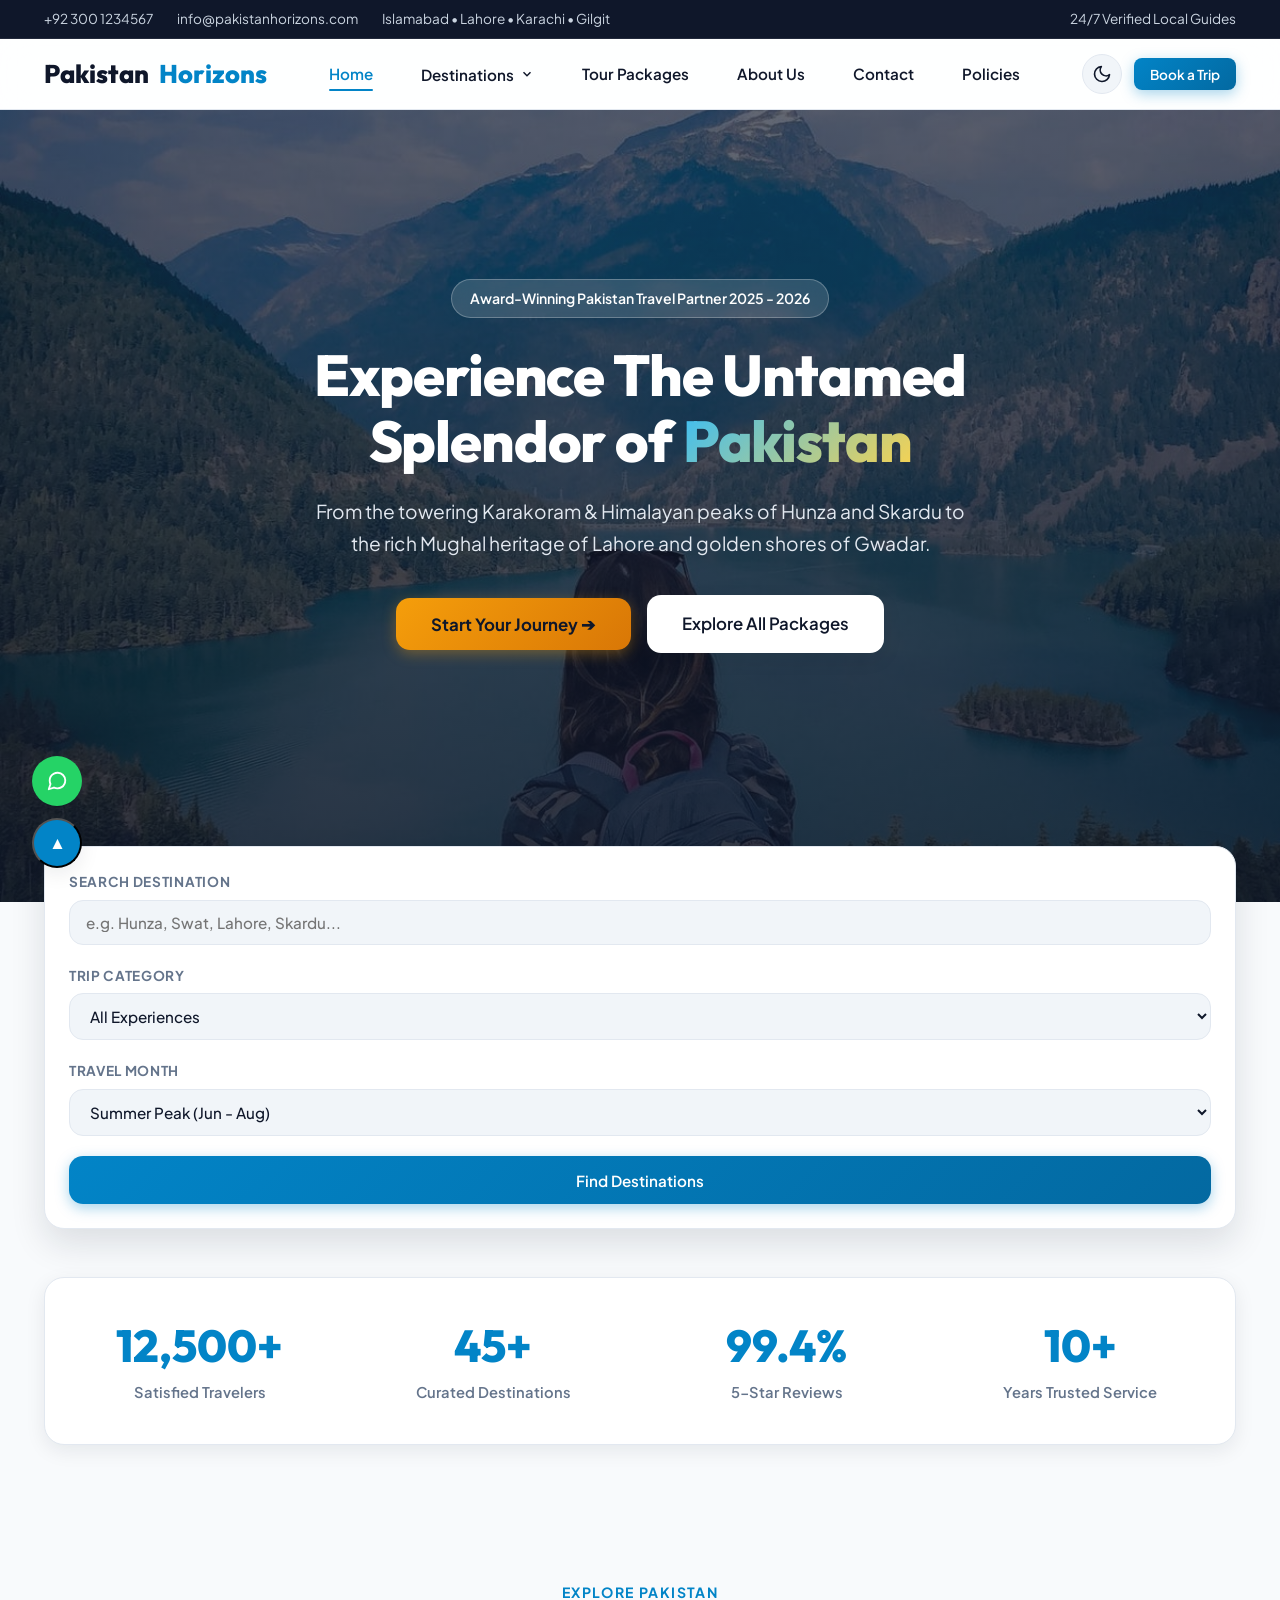
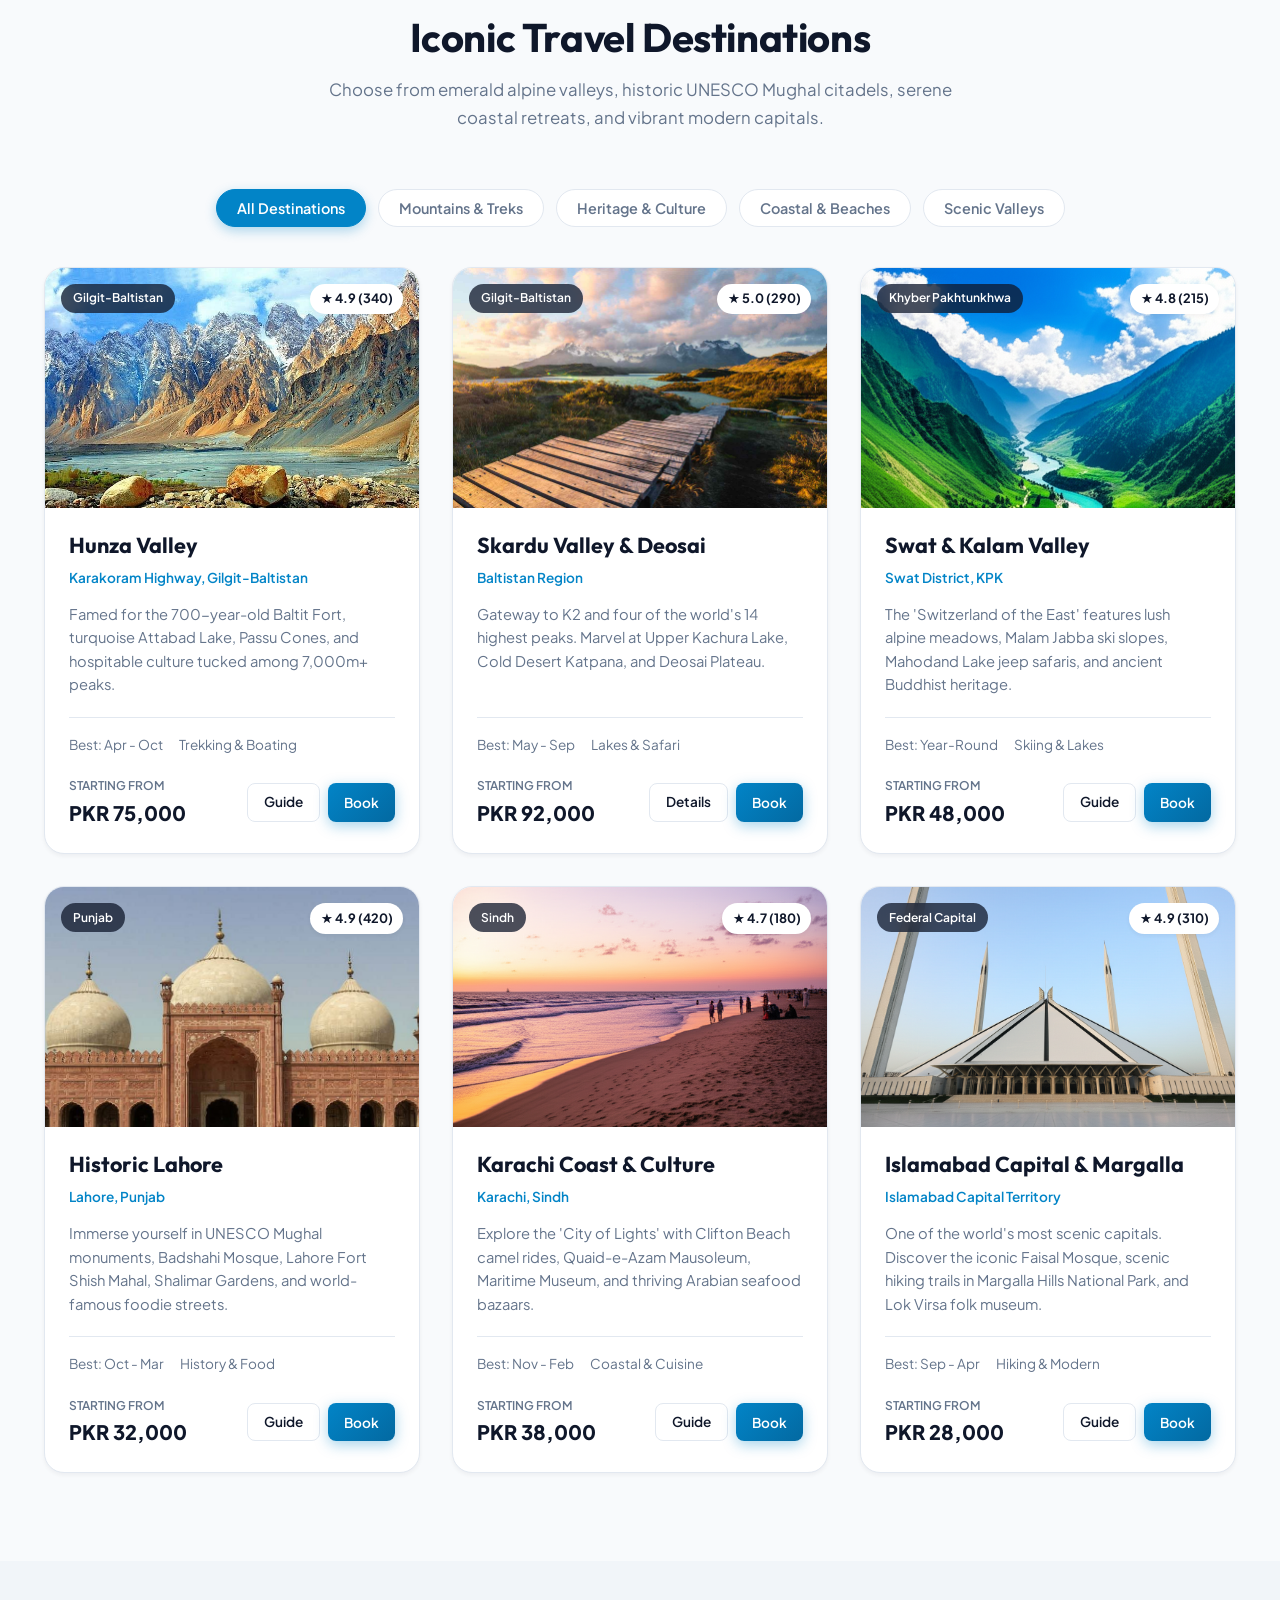
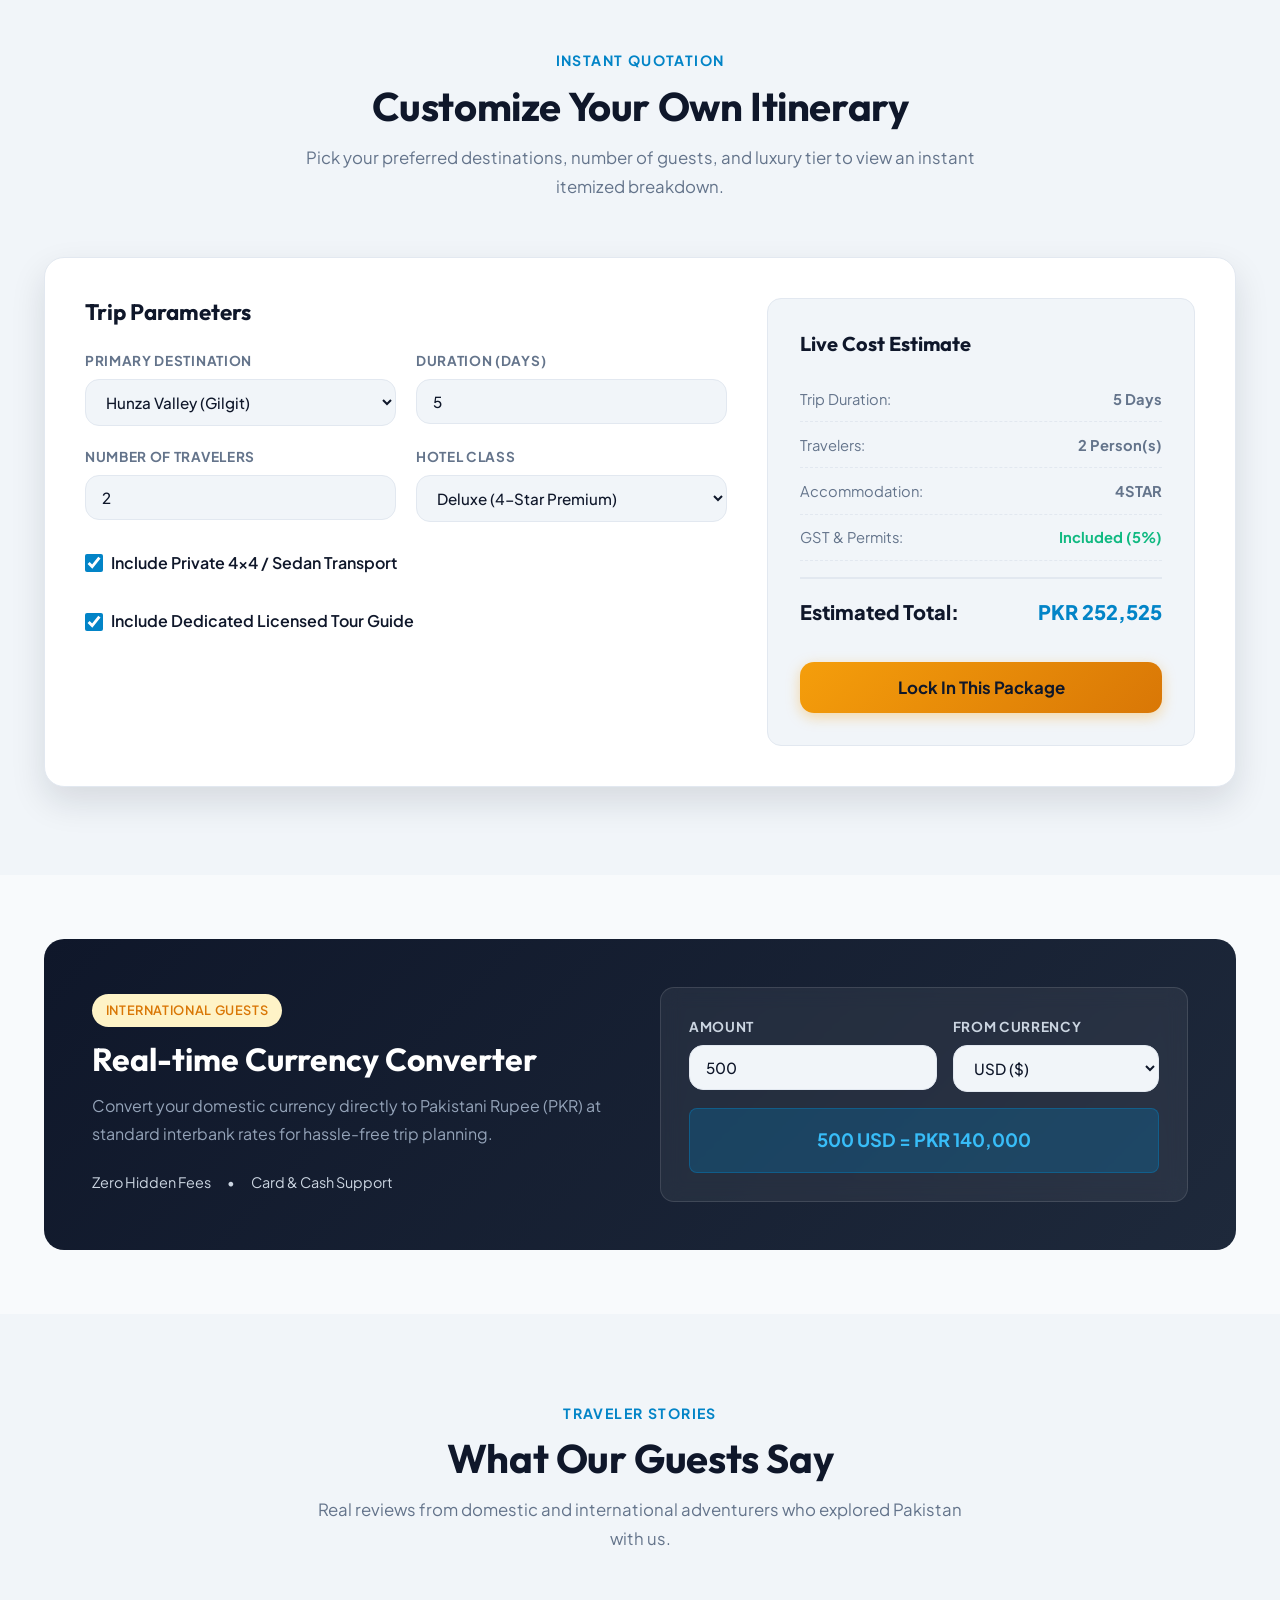
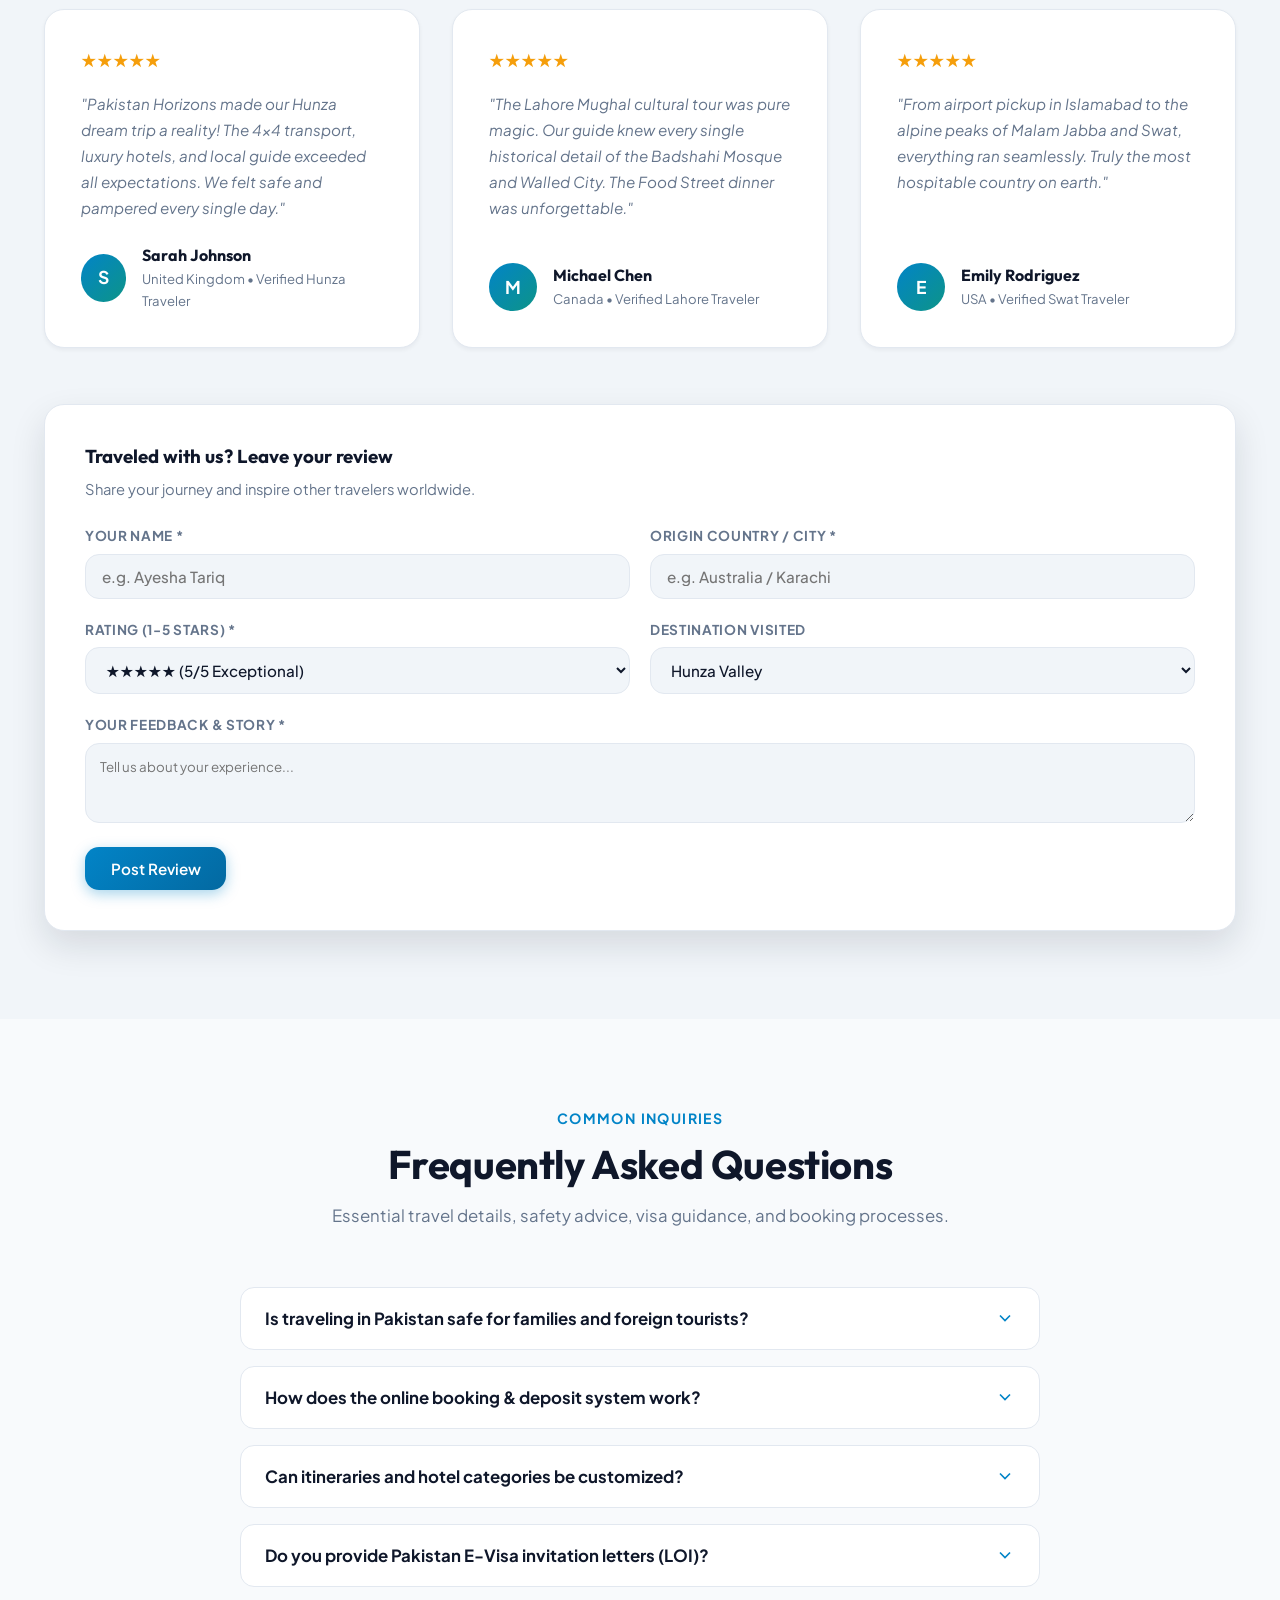
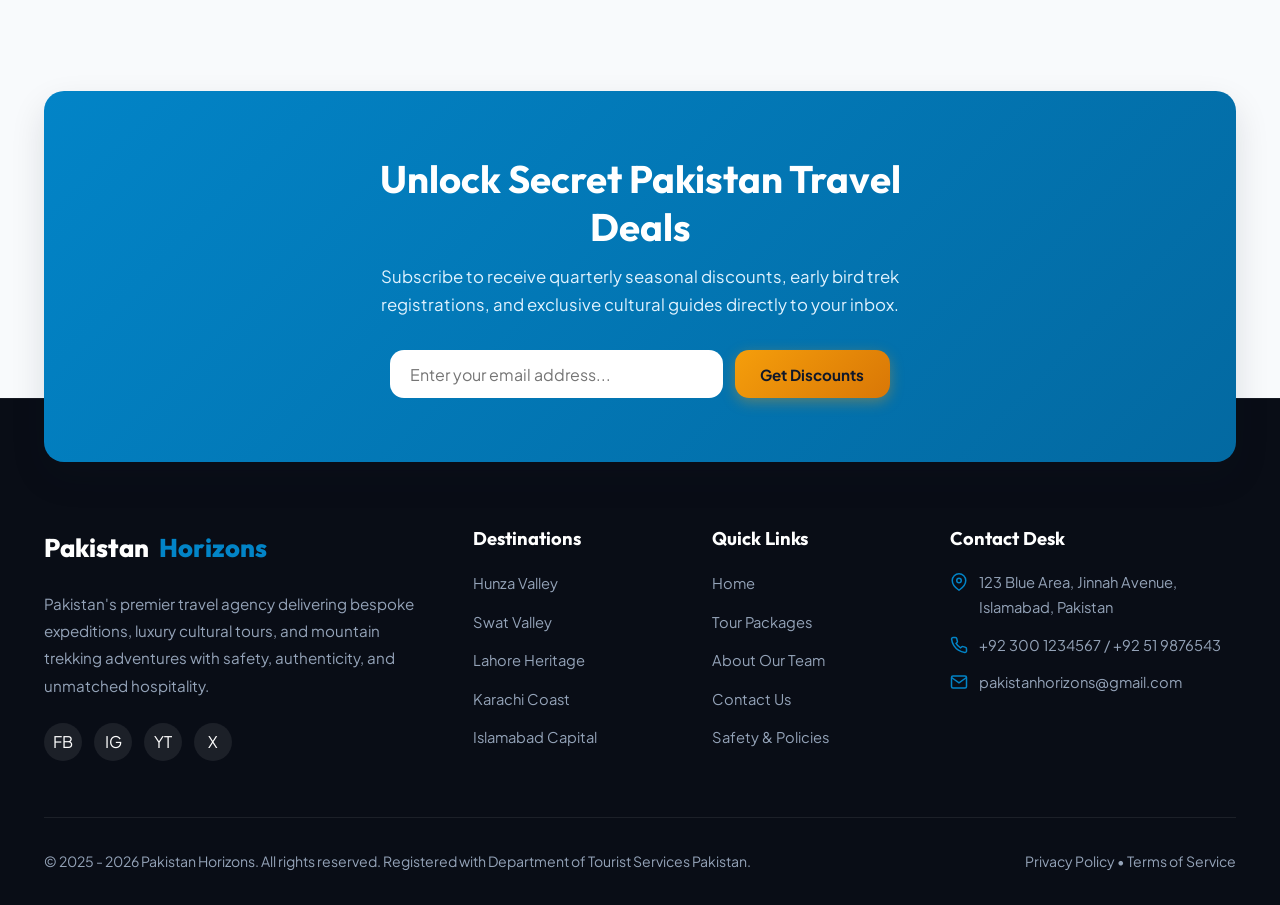
==== html/index.html @ 60d3c5ff "feat: complete modern travel agency website" ====
<!DOCTYPE html>
<html lang="en">
<head>
  <meta charset="UTF-8">
  <meta name="viewport" content="width=device-width, initial-scale=1.0">
  <title>Pakistan Horizons - Discover Breathtaking Adventures & Tours</title>
  <meta name="description" content="Explore Pakistan's most enchanting destinations with Pakistan Horizons. Certified tour packages to Hunza Valley, Swat, Skardu, Lahore Heritage, and Gwadar Beach.">
  <link href="https://fonts.googleapis.com/css2?family=Outfit:wght@400;500;600;700;800&family=Plus+Jakarta+Sans:wght@300;400;500;600;700&display=swap" rel="stylesheet">
  <link rel="stylesheet" href="../css/styles.css">
</head>
<body>

  <!-- Top Info Bar -->
  <div class="top-bar">
    <div class="container">
      <div class="top-bar-contact">
        <a href="tel:+923001234567">+92 300 1234567</a>
        <a href="mailto:pakistanhorizons@gmail.com">info@pakistanhorizons.com</a>
        <span>Islamabad • Lahore • Karachi • Gilgit</span>
      </div>
      <div class="top-bar-actions">
        <span>24/7 Verified Local Guides</span>
      </div>
    </div>
  </div>

  <!-- Navigation -->
  <nav class="navbar">
    <div class="container nav-container">
      <a href="index.html" class="logo">
        Pakistan<span>Horizons</span>
      </a>

      <ul class="nav-menu">
        <li><a href="index.html" class="nav-link active">Home</a></li>
        <li class="dropdown">
          <a href="#destinations" class="nav-link dropdown-toggle">
            Destinations
            <svg width="14" height="14" viewBox="0 0 24 24" fill="none" stroke="currentColor" stroke-width="2.5"><polyline points="6 9 12 15 18 9"></polyline></svg>
          </a>
          <ul class="dropdown-menu">
            <li><a href="lahore.html" class="dropdown-link">Lahore Heritage</a></li>
            <li><a href="karachi.html" class="dropdown-link">Karachi Coast</a></li>
            <li><a href="islamabad.html" class="dropdown-link">Islamabad Capital</a></li>
            <li><a href="hunza.html" class="dropdown-link">Hunza Valley</a></li>
            <li><a href="swat.html" class="dropdown-link">Swat Valley</a></li>
          </ul>
        </li>
        <li><a href="packages.html" class="nav-link">Tour Packages</a></li>
        <li><a href="about.html" class="nav-link">About Us</a></li>
        <li><a href="contact.html" class="nav-link">Contact</a></li>
        <li><a href="policies.html" class="nav-link">Policies</a></li>
      </ul>

      <div class="nav-actions">
        <button id="themeToggleBtn" class="theme-toggle-btn" aria-label="Toggle Theme">
          <svg width="18" height="18" viewBox="0 0 24 24" fill="none" stroke="currentColor" stroke-width="2" stroke-linecap="round" stroke-linejoin="round">
            <path d="M21 12.79A9 9 0 1 1 11.21 3 7 7 0 0 0 21 12.79z"></path>
          </svg>
        </button>
        <button class="btn btn-primary btn-sm" data-open-booking data-tour-title="Custom Pakistan Explorer" data-tour-price="50000" data-tour-days="6">
          Book a Trip
        </button>
        <div class="nav-toggle">
          <span></span>
          <span></span>
          <span></span>
        </div>
      </div>
    </div>
  </nav>

  <!-- Hero Section -->
  <section class="hero">
    <div class="container">
      <div class="hero-content">
        <div class="hero-badge">
          Award-Winning Pakistan Travel Partner 2025 - 2026
        </div>
        <h1 class="hero-title">
          Experience The Untamed Splendor of <span class="highlight">Pakistan</span>
        </h1>
        <p class="hero-subtitle">
          From the towering Karakoram & Himalayan peaks of Hunza and Skardu to the rich Mughal heritage of Lahore and golden shores of Gwadar.
        </p>
        <div class="hero-actions">
          <button class="btn btn-accent btn-lg" data-open-booking data-tour-title="Signature Pakistan Grand Tour" data-tour-price="65000" data-tour-days="7">
            Start Your Journey ➔
          </button>
          <a href="packages.html" class="btn btn-white btn-lg">
            Explore All Packages
          </a>
        </div>
      </div>
    </div>
  </section>

  <!-- Quick Search / Booking Floating Bar -->
  <div class="container">
    <div class="search-card">
      <form id="heroSearchForm" class="search-form-grid">
        <div class="search-field">
          <label>Search Destination</label>
          <input type="text" id="destSearchInput" placeholder="e.g. Hunza, Swat, Lahore, Skardu...">
        </div>
        <div class="search-field">
          <label>Trip Category</label>
          <select id="destCategorySelect">
            <option value="all">All Experiences</option>
            <option value="mountains">Mountains & Treks</option>
            <option value="culture">Heritage & Culture</option>
            <option value="coastal">Coastal & Beaches</option>
            <option value="valleys">Scenic Valleys</option>
          </select>
        </div>
        <div class="search-field">
          <label>Travel Month</label>
          <select>
            <option>Spring (Mar - May)</option>
            <option selected>Summer Peak (Jun - Aug)</option>
            <option>Autumn Foliage (Sep - Nov)</option>
            <option>Winter Snow & Ski (Dec - Feb)</option>
          </select>
        </div>
        <button type="submit" class="btn btn-primary" style="height: 48px;">
          Find Destinations
        </button>
      </form>
    </div>
  </div>

  <!-- Stats Counter Bar -->
  <div class="container">
    <div class="stats-bar">
      <div class="stat-item">
        <h3>12,500+</h3>
        <p>Satisfied Travelers</p>
      </div>
      <div class="stat-item">
        <h3>45+</h3>
        <p>Curated Destinations</p>
      </div>
      <div class="stat-item">
        <h3>99.4%</h3>
        <p>5-Star Reviews</p>
      </div>
      <div class="stat-item">
        <h3>10+</h3>
        <p>Years Trusted Service</p>
      </div>
    </div>
  </div>

  <!-- Featured Destinations Section -->
  <section id="destinations" class="section">
    <div class="container">
      <div class="section-header">
        <span class="section-tag">Explore Pakistan</span>
        <h2 class="section-title">Iconic Travel Destinations</h2>
        <p class="section-description">Choose from emerald alpine valleys, historic UNESCO Mughal citadels, serene coastal retreats, and vibrant modern capitals.</p>
      </div>

      <!-- Filter Buttons -->
      <div class="filter-tabs">
        <button class="filter-btn active" data-filter="all">All Destinations</button>
        <button class="filter-btn" data-filter="mountains">Mountains & Treks</button>
        <button class="filter-btn" data-filter="culture">Heritage & Culture</button>
        <button class="filter-btn" data-filter="coastal">Coastal & Beaches</button>
        <button class="filter-btn" data-filter="valleys">Scenic Valleys</button>
      </div>

      <!-- Destinations Grid -->
      <div class="destinations-grid">

        <!-- Card 1: Hunza Valley -->
        <div class="destination-card" data-category="mountains valleys">
          <div class="card-image-wrap">
            <img src="../images/hunza-valley.jpg" alt="Hunza Valley with snowcapped peaks">
            <span class="card-floating-badge">Gilgit-Baltistan</span>
            <span class="card-rating-badge">★ 4.9 (340)</span>
          </div>
          <div class="card-body">
            <div class="card-header-row">
              <h3 class="card-title">Hunza Valley</h3>
            </div>
            <div class="card-location">Karakoram Highway, Gilgit-Baltistan</div>
            <p class="card-text">Famed for the 700-year-old Baltit Fort, turquoise Attabad Lake, Passu Cones, and hospitable culture tucked among 7,000m+ peaks.</p>
            <div class="card-meta-list">
              <div class="card-meta-item">Best: Apr - Oct</div>
              <div class="card-meta-item">Trekking & Boating</div>
            </div>
            <div class="card-footer">
              <div class="card-price">
                <span class="card-price-label">Starting From</span>
                <span class="card-price-val">PKR 75,000</span>
              </div>
              <div style="display: flex; gap: 0.5rem;">
                <a href="hunza.html" class="btn btn-outline btn-sm">Guide</a>
                <button class="btn btn-primary btn-sm" data-open-booking data-tour-title="Hunza Valley Explorer" data-tour-price="75000" data-tour-days="7">Book</button>
              </div>
            </div>
          </div>
        </div>

        <!-- Card 2: Skardu Valley -->
        <div class="destination-card" data-category="mountains valleys">
          <div class="card-image-wrap">
            <img src="../images/destination1.jpg" alt="Skardu Valley scenic mountains and lakes">
            <span class="card-floating-badge">Gilgit-Baltistan</span>
            <span class="card-rating-badge">★ 5.0 (290)</span>
          </div>
          <div class="card-body">
            <div class="card-header-row">
              <h3 class="card-title">Skardu Valley & Deosai</h3>
            </div>
            <div class="card-location">Baltistan Region</div>
            <p class="card-text">Gateway to K2 and four of the world's 14 highest peaks. Marvel at Upper Kachura Lake, Cold Desert Katpana, and Deosai Plateau.</p>
            <div class="card-meta-list">
              <div class="card-meta-item">Best: May - Sep</div>
              <div class="card-meta-item">Lakes & Safari</div>
            </div>
            <div class="card-footer">
              <div class="card-price">
                <span class="card-price-label">Starting From</span>
                <span class="card-price-val">PKR 92,000</span>
              </div>
              <div style="display: flex; gap: 0.5rem;">
                <a href="packages.html" class="btn btn-outline btn-sm">Details</a>
                <button class="btn btn-primary btn-sm" data-open-booking data-tour-title="Skardu & Deosai Safari" data-tour-price="92000" data-tour-days="8">Book</button>
              </div>
            </div>
          </div>
        </div>

        <!-- Card 3: Swat & Kalam Valley -->
        <div class="destination-card" data-category="valleys mountains">
          <div class="card-image-wrap">
            <img src="../images/kalam_valley.jpg" alt="Kalam Valley Swat river and pine forests">
            <span class="card-floating-badge">Khyber Pakhtunkhwa</span>
            <span class="card-rating-badge">★ 4.8 (215)</span>
          </div>
          <div class="card-body">
            <div class="card-header-row">
              <h3 class="card-title">Swat & Kalam Valley</h3>
            </div>
            <div class="card-location">Swat District, KPK</div>
            <p class="card-text">The 'Switzerland of the East' features lush alpine meadows, Malam Jabba ski slopes, Mahodand Lake jeep safaris, and ancient Buddhist heritage.</p>
            <div class="card-meta-list">
              <div class="card-meta-item">Best: Year-Round</div>
              <div class="card-meta-item">Skiing & Lakes</div>
            </div>
            <div class="card-footer">
              <div class="card-price">
                <span class="card-price-label">Starting From</span>
                <span class="card-price-val">PKR 48,000</span>
              </div>
              <div style="display: flex; gap: 0.5rem;">
                <a href="swat.html" class="btn btn-outline btn-sm">Guide</a>
                <button class="btn btn-primary btn-sm" data-open-booking data-tour-title="Swat & Kalam Explorer" data-tour-price="48000" data-tour-days="5">Book</button>
              </div>
            </div>
          </div>
        </div>

        <!-- Card 4: Lahore Cultural Heritage -->
        <div class="destination-card" data-category="culture">
          <div class="card-image-wrap">
            <img src="../images/lahore-badshahi-mosque.jpg" alt="Badshahi Mosque Lahore illuminated at dusk">
            <span class="card-floating-badge">Punjab</span>
            <span class="card-rating-badge">★ 4.9 (420)</span>
          </div>
          <div class="card-body">
            <div class="card-header-row">
              <h3 class="card-title">Historic Lahore</h3>
            </div>
            <div class="card-location">Lahore, Punjab</div>
            <p class="card-text">Immerse yourself in UNESCO Mughal monuments, Badshahi Mosque, Lahore Fort Shish Mahal, Shalimar Gardens, and world-famous foodie streets.</p>
            <div class="card-meta-list">
              <div class="card-meta-item">Best: Oct - Mar</div>
              <div class="card-meta-item">History & Food</div>
            </div>
            <div class="card-footer">
              <div class="card-price">
                <span class="card-price-label">Starting From</span>
                <span class="card-price-val">PKR 32,000</span>
              </div>
              <div style="display: flex; gap: 0.5rem;">
                <a href="lahore.html" class="btn btn-outline btn-sm">Guide</a>
                <button class="btn btn-primary btn-sm" data-open-booking data-tour-title="Lahore Heritage Tour" data-tour-price="32000" data-tour-days="3">Book</button>
              </div>
            </div>
          </div>
        </div>

        <!-- Card 5: Karachi & Arabian Coast -->
        <div class="destination-card" data-category="coastal culture">
          <div class="card-image-wrap">
            <img src="../images/clifton_beach.jpg" alt="Karachi Clifton Beach sunset over Arabian Sea">
            <span class="card-floating-badge">Sindh</span>
            <span class="card-rating-badge">★ 4.7 (180)</span>
          </div>
          <div class="card-body">
            <div class="card-header-row">
              <h3 class="card-title">Karachi Coast & Culture</h3>
            </div>
            <div class="card-location">Karachi, Sindh</div>
            <p class="card-text">Explore the 'City of Lights' with Clifton Beach camel rides, Quaid-e-Azam Mausoleum, Maritime Museum, and thriving Arabian seafood bazaars.</p>
            <div class="card-meta-list">
              <div class="card-meta-item">Best: Nov - Feb</div>
              <div class="card-meta-item">Coastal & Cuisine</div>
            </div>
            <div class="card-footer">
              <div class="card-price">
                <span class="card-price-label">Starting From</span>
                <span class="card-price-val">PKR 38,000</span>
              </div>
              <div style="display: flex; gap: 0.5rem;">
                <a href="karachi.html" class="btn btn-outline btn-sm">Guide</a>
                <button class="btn btn-primary btn-sm" data-open-booking data-tour-title="Karachi Coastal Tour" data-tour-price="38000" data-tour-days="3">Book</button>
              </div>
            </div>
          </div>
        </div>

        <!-- Card 6: Islamabad Capital & Margalla -->
        <div class="destination-card" data-category="culture mountains">
          <div class="card-image-wrap">
            <img src="../images/faisal_mosque.jpg" alt="Faisal Mosque Islamabad against the Margalla Hills">
            <span class="card-floating-badge">Federal Capital</span>
            <span class="card-rating-badge">★ 4.9 (310)</span>
          </div>
          <div class="card-body">
            <div class="card-header-row">
              <h3 class="card-title">Islamabad Capital & Margalla</h3>
            </div>
            <div class="card-location">Islamabad Capital Territory</div>
            <p class="card-text">One of the world's most scenic capitals. Discover the iconic Faisal Mosque, scenic hiking trails in Margalla Hills National Park, and Lok Virsa folk museum.</p>
            <div class="card-meta-list">
              <div class="card-meta-item">Best: Sep - Apr</div>
              <div class="card-meta-item">Hiking & Modern</div>
            </div>
            <div class="card-footer">
              <div class="card-price">
                <span class="card-price-label">Starting From</span>
                <span class="card-price-val">PKR 28,000</span>
              </div>
              <div style="display: flex; gap: 0.5rem;">
                <a href="islamabad.html" class="btn btn-outline btn-sm">Guide</a>
                <button class="btn btn-primary btn-sm" data-open-booking data-tour-title="Islamabad Capital Retreat" data-tour-price="28000" data-tour-days="3">Book</button>
              </div>
            </div>
          </div>
        </div>

      </div>
    </div>
  </section>

  <!-- Interactive Trip Customizer / Calculator -->
  <section class="section" style="background: var(--bg-surface);">
    <div class="container">
      <div class="section-header">
        <span class="section-tag">Instant Quotation</span>
        <h2 class="section-title">Customize Your Own Itinerary</h2>
        <p class="section-description">Pick your preferred destinations, number of guests, and luxury tier to view an instant itemized breakdown.</p>
      </div>

      <div class="planner-box">
        <div class="planner-grid">
          <div class="planner-form-section">
            <h3>Trip Parameters</h3>
            <div class="planner-fields">
              <div class="search-field">
                <label>Primary Destination</label>
                <select id="calcCity">
                  <option value="hunza" selected>Hunza Valley (Gilgit)</option>
                  <option value="swat">Swat & Malam Jabba</option>
                  <option value="skardu">Skardu & Deosai</option>
                  <option value="lahore">Lahore Cultural Tour</option>
                  <option value="karachi">Karachi Coast & Maritime</option>
                  <option value="islamabad">Islamabad Capital</option>
                </select>
              </div>

              <div class="search-field">
                <label>Duration (Days)</label>
                <input type="number" id="calcDays" value="5" min="2" max="30">
              </div>

              <div class="search-field">
                <label>Number of Travelers</label>
                <input type="number" id="calcTravelers" value="2" min="1" max="50">
              </div>

              <div class="search-field">
                <label>Hotel Class</label>
                <select id="calcHotel">
                  <option value="3star">Standard (3-Star Boutique)</option>
                  <option value="4star" selected>Deluxe (4-Star Premium)</option>
                  <option value="5star">Luxury (5-Star / Palaces)</option>
                </select>
              </div>

              <div class="planner-full" style="display: flex; gap: 2rem; flex-wrap: wrap; margin-top: 0.5rem;">
                <label style="display: flex; align-items: center; gap: 0.5rem; cursor: pointer; font-weight: 600;">
                  <input type="checkbox" id="calcTransport" checked style="width: 18px; height: 18px; accent-color: var(--primary);">
                  Include Private 4x4 / Sedan Transport
                </label>
                <label style="display: flex; align-items: center; gap: 0.5rem; cursor: pointer; font-weight: 600;">
                  <input type="checkbox" id="calcGuide" checked style="width: 18px; height: 18px; accent-color: var(--primary);">
                  Include Dedicated Licensed Tour Guide
                </label>
              </div>
            </div>
          </div>

          <div class="planner-summary-card">
            <div>
              <h4 style="font-size: 1.25rem; margin-bottom: 1.25rem;">Live Cost Estimate</h4>
              <div class="summary-row">
                <span>Trip Duration:</span>
                <strong id="calcDaysCount">5 Days</strong>
              </div>
              <div class="summary-row">
                <span>Travelers:</span>
                <strong id="calcGuestsCount">2 Person(s)</strong>
              </div>
              <div class="summary-row">
                <span>Accommodation:</span>
                <strong id="calcHotelTierText">DELUXE</strong>
              </div>
              <div class="summary-row">
                <span>GST & Permits:</span>
                <strong style="color: #10b981;">Included (5%)</strong>
              </div>
              <div class="summary-row total">
                <span>Estimated Total:</span>
                <span id="calcTotalOutput" style="color: var(--primary);">PKR 120,000</span>
              </div>
            </div>

            <button id="calcBookNowBtn" 
                    class="btn btn-accent btn-lg" 
                    style="margin-top: 1.5rem; width: 100%;" 
                    data-open-booking 
                    data-tour-title="Custom Tour: HUNZA (5 Days)" 
                    data-tour-price="120000" 
                    data-tour-days="5">
              Lock In This Package
            </button>
          </div>
        </div>
      </div>
    </div>
  </section>

  <!-- Currency Converter & Live Weather Section -->
  <div class="container">
    <div class="tools-banner">
      <div class="tools-info">
        <span class="badge badge-accent" style="margin-bottom: 0.75rem;">International Guests</span>
        <h3>Real-time Currency Converter</h3>
        <p>Convert your domestic currency directly to Pakistani Rupee (PKR) at standard interbank rates for hassle-free trip planning.</p>
        <div style="display: flex; gap: 1rem; color: #cbd5e1; font-size: 0.9rem;">
          <span>Zero Hidden Fees</span>
          <span>•</span>
          <span>Card & Cash Support</span>
        </div>
      </div>

      <div class="converter-widget">
        <div class="converter-inputs">
          <div class="search-field">
            <label style="color: #cbd5e1;">Amount</label>
            <input type="number" id="currencyAmount" value="500" min="1">
          </div>
          <div class="search-field">
            <label style="color: #cbd5e1;">From Currency</label>
            <select id="currencyFrom">
              <option value="USD" selected>USD ($)</option>
              <option value="EUR">EUR (€)</option>
              <option value="GBP">GBP (£)</option>
              <option value="AED">AED (AED)</option>
              <option value="SAR">SAR (SAR)</option>
              <option value="CAD">CAD (C$)</option>
            </select>
          </div>
        </div>
        <div class="converter-result" id="currencyOutput">
          500 USD = PKR 140,000
        </div>
      </div>
    </div>
  </div>

  <!-- Testimonials & Dynamic Reviews Section -->
  <section class="section testimonials-section">
    <div class="container">
      <div class="section-header">
        <span class="section-tag">Traveler Stories</span>
        <h2 class="section-title">What Our Guests Say</h2>
        <p class="section-description">Real reviews from domestic and international adventurers who explored Pakistan with us.</p>
      </div>

      <div class="testimonials-grid" id="dynamicReviewsGrid">
        <div class="testimonial-card">
          <div class="testimonial-stars">★★★★★</div>
          <p class="testimonial-quote">"Pakistan Horizons made our Hunza dream trip a reality! The 4x4 transport, luxury hotels, and local guide exceeded all expectations. We felt safe and pampered every single day."</p>
          <div class="testimonial-author-wrap">
            <div class="author-avatar">S</div>
            <div class="author-info">
              <h4>Sarah Johnson</h4>
              <p>United Kingdom • Verified Hunza Traveler</p>
            </div>
          </div>
        </div>

        <div class="testimonial-card">
          <div class="testimonial-stars">★★★★★</div>
          <p class="testimonial-quote">"The Lahore Mughal cultural tour was pure magic. Our guide knew every single historical detail of the Badshahi Mosque and Walled City. The Food Street dinner was unforgettable."</p>
          <div class="testimonial-author-wrap">
            <div class="author-avatar">M</div>
            <div class="author-info">
              <h4>Michael Chen</h4>
              <p>Canada • Verified Lahore Traveler</p>
            </div>
          </div>
        </div>

        <div class="testimonial-card">
          <div class="testimonial-stars">★★★★★</div>
          <p class="testimonial-quote">"From airport pickup in Islamabad to the alpine peaks of Malam Jabba and Swat, everything ran seamlessly. Truly the most hospitable country on earth."</p>
          <div class="testimonial-author-wrap">
            <div class="author-avatar">E</div>
            <div class="author-info">
              <h4>Emily Rodriguez</h4>
              <p>USA • Verified Swat Traveler</p>
            </div>
          </div>
        </div>
      </div>

      <!-- Add Review Section -->
      <div class="planner-box" style="margin-top: 3.5rem;">
        <h3 style="margin-bottom: 0.5rem;">Traveled with us? Leave your review</h3>
        <p style="color: var(--text-muted); font-size: 0.92rem; margin-bottom: 1.5rem;">Share your journey and inspire other travelers worldwide.</p>
        <form id="submitReviewForm">
          <div class="planner-fields" style="margin-bottom: 1.25rem;">
            <div class="search-field">
              <label>Your Name *</label>
              <input type="text" id="revName" placeholder="e.g. Ayesha Tariq" required>
            </div>
            <div class="search-field">
              <label>Origin Country / City *</label>
              <input type="text" id="revLocation" placeholder="e.g. Australia / Karachi" required>
            </div>
            <div class="search-field">
              <label>Rating (1-5 Stars) *</label>
              <select id="revRating">
                <option value="5" selected>★★★★★ (5/5 Exceptional)</option>
                <option value="4">★★★★☆ (4/5 Very Good)</option>
                <option value="3">★★★☆☆ (3/5 Average)</option>
              </select>
            </div>
            <div class="search-field">
              <label>Destination Visited</label>
              <select>
                <option>Hunza Valley</option>
                <option>Swat & Kalam</option>
                <option>Skardu & Deosai</option>
                <option>Lahore Cultural</option>
                <option>Gwadar Coast</option>
              </select>
            </div>
          </div>
          <div class="search-field" style="margin-bottom: 1.5rem;">
            <label>Your Feedback & Story *</label>
            <textarea id="revText" rows="3" placeholder="Tell us about your experience..." required style="width: 100%; padding: 0.85rem; border: 1.5px solid var(--border-color); border-radius: var(--radius-md); background: var(--bg-surface); color: var(--text-main);"></textarea>
          </div>
          <button type="submit" class="btn btn-primary">Post Review</button>
        </form>
      </div>

    </div>
  </section>

  <!-- FAQ Section -->
  <section class="section">
    <div class="container">
      <div class="section-header">
        <span class="section-tag">Common Inquiries</span>
        <h2 class="section-title">Frequently Asked Questions</h2>
        <p class="section-description">Essential travel details, safety advice, visa guidance, and booking processes.</p>
      </div>

      <div class="faq-wrap">
        <div class="faq-item">
          <button class="faq-question">
            <span>Is traveling in Pakistan safe for families and foreign tourists?</span>
            <svg width="20" height="20" viewBox="0 0 24 24" fill="none" stroke="currentColor" stroke-width="2"><polyline points="6 9 12 15 18 9"></polyline></svg>
          </button>
          <div class="faq-answer">
            <p>Yes, absolutely. Pakistan welcomes millions of international and domestic tourists each year. The northern areas (Hunza, Skardu, Swat) are widely known for low crime rates and extraordinary local hospitality. All our tours are accompanied by verified local guides and certified luxury transport.</p>
          </div>
        </div>

        <div class="faq-item">
          <button class="faq-question">
            <span>How does the online booking & deposit system work?</span>
            <svg width="20" height="20" viewBox="0 0 24 24" fill="none" stroke="currentColor" stroke-width="2"><polyline points="6 9 12 15 18 9"></polyline></svg>
          </button>
          <div class="faq-answer">
            <p>You can reserve any tour package instantly with zero upfront charge. Once submitted, our dedicated tour coordinator will send an official itinerary, lock your hotel rooms, and provide convenient payment options (bank transfer, credit card, or international wire).</p>
          </div>
        </div>

        <div class="faq-item">
          <button class="faq-question">
            <span>Can itineraries and hotel categories be customized?</span>
            <svg width="20" height="20" viewBox="0 0 24 24" fill="none" stroke="currentColor" stroke-width="2"><polyline points="6 9 12 15 18 9"></polyline></svg>
          </button>
          <div class="faq-answer">
            <p>100%! All our packages can be modified according to your flight timings, family group size, budget, or preferred hotel tier (3-star boutique up to 5-star Serena/Luxus palaces).</p>
          </div>
        </div>

        <div class="faq-item">
          <button class="faq-question">
            <span>Do you provide Pakistan E-Visa invitation letters (LOI)?</span>
            <svg width="20" height="20" viewBox="0 0 24 24" fill="none" stroke="currentColor" stroke-width="2"><polyline points="6 9 12 15 18 9"></polyline></svg>
          </button>
          <div class="faq-answer">
            <p>Yes. As a government-registered tour operator, we issue official Letters of Invitation (LOI), hotel booking vouchers, and itinerary confirmations required for your Pakistan Online Visa application.</p>
          </div>
        </div>
      </div>
    </div>
  </section>

  <!-- Newsletter Section -->
  <div class="container">
    <div class="newsletter-section">
      <div class="newsletter-content">
        <h2>Unlock Secret Pakistan Travel Deals</h2>
        <p>Subscribe to receive quarterly seasonal discounts, early bird trek registrations, and exclusive cultural guides directly to your inbox.</p>
        <form class="newsletter-form">
          <input type="email" placeholder="Enter your email address..." required>
          <button type="submit" class="btn btn-accent">Get Discounts</button>
        </form>
      </div>
    </div>
  </div>

  <!-- Footer -->
  <footer class="footer">
    <div class="container">
      <div class="footer-grid">
        <div class="footer-brand">
          <a href="index.html" class="logo">Pakistan<span>Horizons</span></a>
          <p>Pakistan's premier travel agency delivering bespoke expeditions, luxury cultural tours, and mountain trekking adventures with safety, authenticity, and unmatched hospitality.</p>
          <div class="social-bar">
            <a href="#" class="social-icon" title="Facebook">FB</a>
            <a href="#" class="social-icon" title="Instagram">IG</a>
            <a href="#" class="social-icon" title="YouTube">YT</a>
            <a href="#" class="social-icon" title="Twitter">X</a>
          </div>
        </div>

        <div class="footer-col">
          <h4>Destinations</h4>
          <ul class="footer-links">
            <li><a href="hunza.html">Hunza Valley</a></li>
            <li><a href="swat.html">Swat Valley</a></li>
            <li><a href="lahore.html">Lahore Heritage</a></li>
            <li><a href="karachi.html">Karachi Coast</a></li>
            <li><a href="islamabad.html">Islamabad Capital</a></li>
          </ul>
        </div>

        <div class="footer-col">
          <h4>Quick Links</h4>
          <ul class="footer-links">
            <li><a href="index.html">Home</a></li>
            <li><a href="packages.html">Tour Packages</a></li>
            <li><a href="about.html">About Our Team</a></li>
            <li><a href="contact.html">Contact Us</a></li>
            <li><a href="policies.html">Safety & Policies</a></li>
          </ul>
        </div>

        <div class="footer-col">
          <h4>Contact Desk</h4>
          <ul class="footer-contact-info">
            <li>
              <svg width="18" height="18" viewBox="0 0 24 24" fill="none" stroke="currentColor" stroke-width="2"><path d="M21 10c0 7-9 13-9 13s-9-6-9-13a9 9 0 0 1 18 0z"></path><circle cx="12" cy="10" r="3"></circle></svg>
              <span>123 Blue Area, Jinnah Avenue, Islamabad, Pakistan</span>
            </li>
            <li>
              <svg width="18" height="18" viewBox="0 0 24 24" fill="none" stroke="currentColor" stroke-width="2"><path d="M22 16.92v3a2 2 0 0 1-2.18 2 19.79 19.79 0 0 1-8.63-3.07 19.5 19.5 0 0 1-6-6 19.79 19.79 0 0 1-3.07-8.67A2 2 0 0 1 4.11 2h3a2 2 0 0 1 2 1.72 12.84 12.84 0 0 0 .7 2.81 2 2 0 0 1-.45 2.11L8.09 9.91a16 16 0 0 0 6 6l1.27-1.27a2 2 0 0 1 2.11-.45 12.84 12.84 0 0 0 2.81.7A2 2 0 0 1 22 16.92z"></path></svg>
              <span>+92 300 1234567 / +92 51 9876543</span>
            </li>
            <li>
              <svg width="18" height="18" viewBox="0 0 24 24" fill="none" stroke="currentColor" stroke-width="2"><path d="M4 4h16c1.1 0 2 .9 2 2v12c0 1.1-.9 2-2 2H4c-1.1 0-2-.9-2-2V6c0-1.1.9-2 2-2z"></path><polyline points="22,6 12,13 2,6"></polyline></svg>
              <span>pakistanhorizons@gmail.com</span>
            </li>
          </ul>
        </div>
      </div>

      <div class="footer-bottom">
        <p>&copy; 2025 - 2026 Pakistan Horizons. All rights reserved. Registered with Department of Tourist Services Pakistan.</p>
        <p><a href="policies.html" style="color: #94a3b8;">Privacy Policy</a> • <a href="policies.html" style="color: #94a3b8;">Terms of Service</a></p>
      </div>
    </div>
  </footer>

  <!-- Interactive Booking Modal -->
  <div class="modal-overlay" id="bookingModal">
    <div class="modal-box">
      <button class="modal-close-btn" id="closeBookingModal" aria-label="Close modal">✕</button>
      <div id="modalStepContainer">
        <div class="modal-header">
          <span class="badge badge-primary" style="margin-bottom: 0.5rem;">Instant Reservation</span>
          <h3 id="modalTourTitle">Pakistan Horizons Tour</h3>
          <p>Customize your options and reserve your spot. No immediate upfront charge required.</p>
        </div>

        <form id="tourBookingForm">
          <div class="search-form-grid" style="grid-template-columns: 1fr 1fr; margin-bottom: 1.25rem;">
            <div class="search-field">
              <label>Full Name *</label>
              <input type="text" id="modalName" placeholder="e.g. John Doe / Sarah Khan" required>
            </div>
            <div class="search-field">
              <label>Email Address *</label>
              <input type="email" id="modalEmail" placeholder="yourname@gmail.com" required>
            </div>
            <div class="search-field">
              <label>Phone / WhatsApp *</label>
              <input type="tel" id="modalPhone" placeholder="+92 300 0000000" required>
            </div>
            <div class="search-field">
              <label>Preferred Travel Date *</label>
              <input type="date" id="modalDate" required>
            </div>
            <div class="search-field">
              <label>Number of Guests</label>
              <input type="number" id="modalAdults" value="1" min="1" max="30" required>
            </div>
            <div class="search-field">
              <label>Accommodation Tier</label>
              <select id="modalTier">
                <option value="standard">Standard (3-Star)</option>
                <option value="deluxe" selected>Deluxe (+35%)</option>
                <option value="luxury">Luxury VIP (+75%)</option>
              </select>
            </div>
          </div>

          <div style="background: var(--bg-surface); padding: 1.25rem; border-radius: var(--radius-md); margin-bottom: 1.5rem; display: flex; justify-content: space-between; align-items: center;">
            <div>
              <span style="font-size: 0.85rem; color: var(--text-muted);">Base Price Per Person:</span>
              <div id="modalBasePrice" style="font-weight: 700; color: var(--text-main);">PKR 45,000</div>
            </div>
            <div style="text-align: right;">
              <span style="font-size: 0.85rem; color: var(--text-muted);">Total Estimated Cost:</span>
              <div id="modalEstimatedTotal" style="font-size: 1.4rem; font-weight: 800; color: var(--primary);">PKR 45,000</div>
            </div>
          </div>

          <button type="submit" class="btn btn-accent btn-lg" style="width: 100%;">
            Confirm Reservation & Generate Voucher
          </button>
        </form>
      </div>
    </div>
  </div>

  <!-- Floating Action Buttons -->
  <div class="floating-actions">
    <a href="https://wa.me/923001234567?text=Hello%20Pakistan%20Horizons%2C%20I%20would%20like%20to%20inquire%20about%20travel%20packages." target="_blank" class="float-btn float-whatsapp" title="Chat on WhatsApp">
      <svg width="22" height="22" viewBox="0 0 24 24" fill="none" stroke="currentColor" stroke-width="2" stroke-linecap="round" stroke-linejoin="round">
        <path d="M21 11.5a8.38 8.38 0 0 1-.9 3.8 8.5 8.5 0 0 1-7.6 4.7 8.38 8.38 0 0 1-3.8-.9L3 21l1.9-5.7a8.38 8.38 0 0 1-.9-3.8 8.5 8.5 0 0 1 4.7-7.6 8.38 8.38 0 0 1 3.8-.9h.5a8.48 8.48 0 0 1 8 8v.5z"></path>
      </svg>
    </a>
    <button id="floatTopBtn" class="float-btn float-top" title="Back to top">
      ▲
    </button>
  </div>

  <script src="../js/script.js"></script>
</body>
</html>
---- css/styles.css ----
/* ===================================================
   PAKISTAN HORIZONS - MODERN LUXURY TRAVEL STYLESHEET
   =================================================== */

@import url('https://fonts.googleapis.com/css2?family=Outfit:wght@400;500;600;700;800&family=Plus+Jakarta+Sans:wght@300;400;500;600;700&display=swap');

/* --- Root Color Tokens & Design Variables --- */
:root {
  /* Brand Palette */
  --primary: #0284c7;           /* Vibrant Sapphire Blue */
  --primary-hover: #0369a1;
  --primary-light: #e0f2fe;
  --secondary: #0d9488;         /* Emerald Teal */
  --secondary-light: #ccfbf1;
  --accent: #f59e0b;            /* Warm Sun Gold */
  --accent-hover: #d97706;
  --accent-light: #fef3c7;
  
  /* Neutral Palette - Light Mode */
  --bg-body: #f8fafc;
  --bg-card: #ffffff;
  --bg-surface: #f1f5f9;
  --bg-glass: rgba(255, 255, 255, 0.85);
  --border-color: #e2e8f0;
  --border-glass: rgba(255, 255, 255, 0.3);
  
  /* Text */
  --text-main: #0f172a;         /* Deep Slate */
  --text-muted: #64748b;        /* Soft Slate */
  --text-inverse: #ffffff;
  
  /* Shadows */
  --shadow-sm: 0 2px 4px rgba(15, 23, 42, 0.05);
  --shadow-md: 0 6px 20px rgba(15, 23, 42, 0.08);
  --shadow-lg: 0 15px 35px rgba(15, 23, 42, 0.12);
  --shadow-glow: 0 0 25px rgba(2, 132, 199, 0.25);
  
  /* Geometry & Transition */
  --radius-sm: 8px;
  --radius-md: 14px;
  --radius-lg: 20px;
  --radius-full: 9999px;
  --transition: all 0.3s cubic-bezier(0.4, 0, 0.2, 1);
  --transition-bounce: all 0.4s cubic-bezier(0.34, 1.56, 0.64, 1);
}

/* Dark Theme Variables */
[data-theme="dark"] {
  --bg-body: #090d16;
  --bg-card: #131b2e;
  --bg-surface: #1e293b;
  --bg-glass: rgba(19, 27, 46, 0.88);
  --border-color: #27354f;
  --border-glass: rgba(255, 255, 255, 0.08);
  
  --text-main: #f8fafc;
  --text-muted: #94a3b8;
  --text-inverse: #0f172a;
  
  --primary-light: rgba(2, 132, 199, 0.2);
  --secondary-light: rgba(13, 148, 136, 0.2);
  --accent-light: rgba(245, 158, 11, 0.2);
  
  --shadow-sm: 0 2px 8px rgba(0, 0, 0, 0.3);
  --shadow-md: 0 8px 25px rgba(0, 0, 0, 0.4);
  --shadow-lg: 0 20px 40px rgba(0, 0, 0, 0.6);
}

/* --- Base Reset & Typography --- */
*, *::before, *::after {
  margin: 0;
  padding: 0;
  box-sizing: border-box;
}

html {
  scroll-behavior: smooth;
  font-size: 16px;
}

body {
  font-family: 'Plus Jakarta Sans', -apple-system, BlinkMacSystemFont, 'Segoe UI', Roboto, sans-serif;
  background-color: var(--bg-body);
  color: var(--text-main);
  line-height: 1.65;
  transition: background-color 0.3s ease, color 0.3s ease;
  overflow-x: hidden;
}

h1, h2, h3, h4, h5, h6 {
  font-family: 'Outfit', sans-serif;
  color: var(--text-main);
  font-weight: 700;
  line-height: 1.25;
}

a {
  color: inherit;
  text-decoration: none;
  transition: var(--transition);
}

img {
  max-width: 100%;
  height: auto;
  display: block;
}

button, input, select, textarea {
  font-family: inherit;
}

.container {
  max-width: 1240px;
  margin: 0 auto;
  padding: 0 1.5rem;
}

/* --- Utility Badges & Gradient Highlights --- */
.gradient-text {
  background: linear-gradient(135deg, var(--primary) 0%, var(--secondary) 100%);
  -webkit-background-clip: text;
  background-clip: text;
  -webkit-text-fill-color: transparent;
}

.badge {
  display: inline-flex;
  align-items: center;
  gap: 0.35rem;
  padding: 0.35rem 0.85rem;
  font-size: 0.8rem;
  font-weight: 600;
  text-transform: uppercase;
  letter-spacing: 0.05em;
  border-radius: var(--radius-full);
}

.badge-primary { background: var(--primary-light); color: var(--primary); }
.badge-accent { background: var(--accent-light); color: var(--accent-hover); }
.badge-secondary { background: var(--secondary-light); color: var(--secondary); }

/* --- Top Information Bar --- */
.top-bar {
  background: #0f172a;
  color: #cbd5e1;
  font-size: 0.85rem;
  padding: 0.5rem 0;
  border-bottom: 1px solid rgba(255, 255, 255, 0.08);
}

.top-bar .container {
  display: flex;
  justify-content: space-between;
  align-items: center;
  flex-wrap: wrap;
  gap: 0.5rem;
}

.top-bar-contact {
  display: flex;
  align-items: center;
  gap: 1.5rem;
}

.top-bar-contact a {
  display: flex;
  align-items: center;
  gap: 0.4rem;
  color: #cbd5e1;
}

.top-bar-contact a:hover {
  color: var(--accent);
}

.top-bar-actions {
  display: flex;
  align-items: center;
  gap: 1rem;
}

/* --- Navigation Header --- */
.navbar {
  position: sticky;
  top: 0;
  background: var(--bg-glass);
  backdrop-filter: blur(16px);
  -webkit-backdrop-filter: blur(16px);
  border-bottom: 1px solid var(--border-color);
  z-index: 1000;
  transition: var(--transition);
  padding: 0.85rem 0;
}

.navbar.scrolled {
  padding: 0.65rem 0;
  box-shadow: var(--shadow-md);
}

.nav-container {
  display: flex;
  justify-content: space-between;
  align-items: center;
}

.logo {
  display: flex;
  align-items: center;
  gap: 0.6rem;
  font-size: 1.6rem;
  font-weight: 800;
  font-family: 'Outfit', sans-serif;
  color: var(--text-main);
}

.logo span {
  color: var(--primary);
}

.logo-badge {
  font-size: 0.65rem;
  background: var(--accent);
  color: #0f172a;
  padding: 0.15rem 0.45rem;
  border-radius: 4px;
  font-weight: 700;
}

.nav-menu {
  display: flex;
  align-items: center;
  list-style: none;
  gap: 1.5rem;
}

.nav-link {
  font-weight: 600;
  font-size: 0.95rem;
  color: var(--text-main);
  padding: 0.5rem 0.75rem;
  border-radius: var(--radius-sm);
  position: relative;
}

.nav-link:hover, .nav-link.active {
  color: var(--primary);
}

.nav-link.active::after {
  content: '';
  position: absolute;
  bottom: 0;
  left: 0.75rem;
  right: 0.75rem;
  height: 2px;
  background: var(--primary);
  border-radius: 2px;
}

/* Dropdown Menu */
.dropdown {
  position: relative;
}

.dropdown-toggle {
  display: flex;
  align-items: center;
  gap: 0.35rem;
}

.dropdown-toggle svg {
  transition: transform 0.3s ease;
}

.dropdown:hover .dropdown-toggle svg {
  transform: rotate(180deg);
}

.dropdown-menu {
  position: absolute;
  top: calc(100% + 0.5rem);
  left: 0;
  background: var(--bg-card);
  border: 1px solid var(--border-color);
  border-radius: var(--radius-md);
  min-width: 220px;
  padding: 0.6rem;
  box-shadow: var(--shadow-lg);
  opacity: 0;
  visibility: hidden;
  transform: translateY(10px);
  transition: var(--transition);
  list-style: none;
  z-index: 1010;
}

.dropdown:hover .dropdown-menu {
  opacity: 1;
  visibility: visible;
  transform: translateY(0);
}

.dropdown-link {
  display: flex;
  align-items: center;
  gap: 0.65rem;
  padding: 0.65rem 1rem;
  font-size: 0.9rem;
  font-weight: 500;
  color: var(--text-main);
  border-radius: var(--radius-sm);
}

.dropdown-link:hover {
  background: var(--primary-light);
  color: var(--primary);
  transform: translateX(4px);
}

/* Nav Action Buttons */
.nav-actions {
  display: flex;
  align-items: center;
  gap: 0.75rem;
}

/* Theme Toggle Button */
.theme-toggle-btn {
  background: var(--bg-surface);
  border: 1px solid var(--border-color);
  color: var(--text-main);
  width: 40px;
  height: 40px;
  border-radius: 50%;
  display: flex;
  align-items: center;
  justify-content: center;
  cursor: pointer;
  transition: var(--transition);
}

.theme-toggle-btn:hover {
  background: var(--primary-light);
  color: var(--primary);
}

/* Mobile Toggle Hamburger */
.nav-toggle {
  display: none;
  flex-direction: column;
  justify-content: center;
  gap: 5px;
  width: 40px;
  height: 40px;
  background: var(--bg-surface);
  border: 1px solid var(--border-color);
  border-radius: var(--radius-sm);
  cursor: pointer;
  padding: 8px;
}

.nav-toggle span {
  display: block;
  height: 2.5px;
  width: 100%;
  background: var(--text-main);
  border-radius: 2px;
  transition: var(--transition);
}

.nav-toggle.open span:nth-child(1) {
  transform: translateY(7.5px) rotate(45deg);
}

.nav-toggle.open span:nth-child(2) {
  opacity: 0;
}

.nav-toggle.open span:nth-child(3) {
  transform: translateY(-7.5px) rotate(-45deg);
}

/* --- Buttons --- */
.btn {
  display: inline-flex;
  align-items: center;
  justify-content: center;
  gap: 0.5rem;
  padding: 0.75rem 1.6rem;
  font-size: 0.95rem;
  font-weight: 600;
  border-radius: var(--radius-md);
  border: none;
  cursor: pointer;
  transition: var(--transition);
  text-align: center;
}

.btn-primary {
  background: linear-gradient(135deg, var(--primary) 0%, #0369a1 100%);
  color: #ffffff;
  box-shadow: 0 4px 14px rgba(2, 132, 199, 0.35);
}

.btn-primary:hover {
  transform: translateY(-2px);
  box-shadow: 0 6px 20px rgba(2, 132, 199, 0.45);
}

.btn-accent {
  background: linear-gradient(135deg, var(--accent) 0%, #d97706 100%);
  color: #0f172a;
  font-weight: 700;
  box-shadow: 0 4px 14px rgba(245, 158, 11, 0.35);
}

.btn-accent:hover {
  transform: translateY(-2px);
  box-shadow: 0 6px 20px rgba(245, 158, 11, 0.45);
}

.btn-outline {
  background: transparent;
  color: var(--text-main);
  border: 1.5px solid var(--border-color);
}

.btn-outline:hover {
  background: var(--bg-surface);
  border-color: var(--primary);
  color: var(--primary);
}

.btn-white {
  background: #ffffff;
  color: #0f172a;
  box-shadow: var(--shadow-md);
}

.btn-white:hover {
  background: var(--primary-light);
  color: var(--primary);
}

.btn-sm {
  padding: 0.45rem 1rem;
  font-size: 0.85rem;
  border-radius: var(--radius-sm);
}

.btn-lg {
  padding: 0.95rem 2.2rem;
  font-size: 1.05rem;
}

/* --- Hero Section --- */
.hero {
  position: relative;
  min-height: 88vh;
  display: flex;
  align-items: center;
  background: linear-gradient(180deg, rgba(15, 23, 42, 0.65) 0%, rgba(15, 23, 42, 0.85) 100%),
              url('../images/hero-background.jpg') center/cover no-repeat;
  color: #ffffff;
  padding: 5rem 0 7rem;
}

.hero-content {
  max-width: 820px;
  text-align: center;
  margin: 0 auto;
}

.hero-badge {
  background: rgba(255, 255, 255, 0.15);
  backdrop-filter: blur(10px);
  border: 1px solid rgba(255, 255, 255, 0.25);
  color: #ffffff;
  padding: 0.45rem 1.1rem;
  border-radius: var(--radius-full);
  display: inline-flex;
  align-items: center;
  gap: 0.5rem;
  font-size: 0.88rem;
  font-weight: 600;
  margin-bottom: 1.5rem;
  animation: fadeInDown 0.8s ease;
}

.hero-title {
  font-size: 3.6rem;
  line-height: 1.15;
  margin-bottom: 1.25rem;
  color: #ffffff;
  font-weight: 800;
  letter-spacing: -0.02em;
}

.hero-title .highlight {
  background: linear-gradient(135deg, #38bdf8 0%, #fcd34d 100%);
  -webkit-background-clip: text;
  background-clip: text;
  -webkit-text-fill-color: transparent;
}

.hero-subtitle {
  font-size: 1.2rem;
  line-height: 1.7;
  color: #e2e8f0;
  margin-bottom: 2.2rem;
  max-width: 680px;
  margin-left: auto;
  margin-right: auto;
}

.hero-actions {
  display: flex;
  align-items: center;
  justify-content: center;
  gap: 1rem;
  flex-wrap: wrap;
  margin-bottom: 3rem;
}

/* Floating Search Bar */
.search-card {
  background: var(--bg-card);
  padding: 1.5rem;
  border-radius: var(--radius-lg);
  box-shadow: var(--shadow-lg);
  border: 1px solid var(--border-color);
  margin-top: -3.5rem;
  position: relative;
  z-index: 20;
}

.search-form-grid {
  display: grid;
  grid-template-columns: repeat(auto-fit, minmax(200px, 1fr)) auto;
  gap: 1.25rem;
  align-items: flex-end;
}

.search-field {
  display: flex;
  flex-direction: column;
  gap: 0.4rem;
}

.search-field label {
  font-size: 0.85rem;
  font-weight: 700;
  color: var(--text-muted);
  text-transform: uppercase;
  letter-spacing: 0.05em;
  display: flex;
  align-items: center;
  gap: 0.35rem;
}

.search-field input, .search-field select {
  width: 100%;
  padding: 0.75rem 1rem;
  background: var(--bg-surface);
  border: 1.5px solid var(--border-color);
  border-radius: var(--radius-md);
  color: var(--text-main);
  font-size: 0.95rem;
  font-weight: 500;
  outline: none;
  transition: var(--transition);
}

.search-field input:focus, .search-field select:focus {
  border-color: var(--primary);
  background: var(--bg-card);
  box-shadow: 0 0 0 3px var(--primary-light);
}

/* --- Section Headings --- */
.section {
  padding: 5.5rem 0;
  position: relative;
}

.section-header {
  text-align: center;
  max-width: 680px;
  margin: 0 auto 3.5rem;
}

.section-tag {
  color: var(--primary);
  font-weight: 700;
  font-size: 0.88rem;
  text-transform: uppercase;
  letter-spacing: 0.1em;
  margin-bottom: 0.5rem;
  display: block;
}

.section-title {
  font-size: 2.5rem;
  margin-bottom: 0.85rem;
  letter-spacing: -0.01em;
}

.section-description {
  color: var(--text-muted);
  font-size: 1.05rem;
  line-height: 1.7;
}

/* --- Destination Categories & Filter Tabs --- */
.filter-tabs {
  display: flex;
  justify-content: center;
  align-items: center;
  gap: 0.75rem;
  flex-wrap: wrap;
  margin-bottom: 2.5rem;
}

.filter-btn {
  padding: 0.55rem 1.25rem;
  background: var(--bg-card);
  border: 1.5px solid var(--border-color);
  color: var(--text-muted);
  font-size: 0.9rem;
  font-weight: 600;
  border-radius: var(--radius-full);
  cursor: pointer;
  transition: var(--transition);
}

.filter-btn:hover {
  color: var(--primary);
  border-color: var(--primary);
}

.filter-btn.active {
  background: var(--primary);
  color: #ffffff;
  border-color: var(--primary);
  box-shadow: 0 4px 12px rgba(2, 132, 199, 0.3);
}

/* --- Destination Grid & Cards --- */
.destinations-grid {
  display: grid;
  grid-template-columns: repeat(auto-fill, minmax(340px, 1fr));
  gap: 2rem;
}

.destination-card {
  background: var(--bg-card);
  border-radius: var(--radius-lg);
  overflow: hidden;
  border: 1px solid var(--border-color);
  box-shadow: var(--shadow-sm);
  transition: var(--transition-bounce);
  display: flex;
  flex-direction: column;
  position: relative;
}

.destination-card:hover {
  transform: translateY(-8px);
  box-shadow: var(--shadow-lg);
  border-color: var(--primary-light);
}

.card-image-wrap {
  position: relative;
  height: 240px;
  overflow: hidden;
}

.card-image-wrap img {
  width: 100%;
  height: 100%;
  object-fit: cover;
  transition: transform 0.6s cubic-bezier(0.25, 1, 0.5, 1);
}

.destination-card:hover .card-image-wrap img {
  transform: scale(1.08);
}

.card-floating-badge {
  position: absolute;
  top: 1rem;
  left: 1rem;
  background: rgba(15, 23, 42, 0.75);
  backdrop-filter: blur(8px);
  color: #ffffff;
  padding: 0.3rem 0.75rem;
  border-radius: var(--radius-full);
  font-size: 0.75rem;
  font-weight: 600;
}

.card-rating-badge {
  position: absolute;
  top: 1rem;
  right: 1rem;
  background: #ffffff;
  color: #0f172a;
  padding: 0.3rem 0.65rem;
  border-radius: var(--radius-full);
  font-size: 0.8rem;
  font-weight: 700;
  display: flex;
  align-items: center;
  gap: 0.25rem;
  box-shadow: var(--shadow-sm);
}

.card-body {
  padding: 1.5rem;
  display: flex;
  flex-direction: column;
  flex: 1;
}

.card-header-row {
  display: flex;
  justify-content: space-between;
  align-items: baseline;
  margin-bottom: 0.5rem;
}

.card-title {
  font-size: 1.35rem;
  color: var(--text-main);
  font-weight: 700;
}

.card-location {
  display: flex;
  align-items: center;
  gap: 0.3rem;
  color: var(--primary);
  font-size: 0.85rem;
  font-weight: 600;
  margin-bottom: 0.85rem;
}

.card-text {
  color: var(--text-muted);
  font-size: 0.92rem;
  line-height: 1.6;
  margin-bottom: 1.25rem;
  flex: 1;
}

.card-meta-list {
  display: flex;
  align-items: center;
  gap: 1rem;
  padding-top: 1rem;
  border-top: 1px solid var(--border-color);
  font-size: 0.85rem;
  color: var(--text-muted);
  margin-bottom: 1.25rem;
}

.card-meta-item {
  display: flex;
  align-items: center;
  gap: 0.35rem;
}

.card-footer {
  display: flex;
  align-items: center;
  justify-content: space-between;
}

.card-price {
  display: flex;
  flex-direction: column;
}

.card-price-label {
  font-size: 0.75rem;
  color: var(--text-muted);
  text-transform: uppercase;
  font-weight: 600;
}

.card-price-val {
  font-size: 1.25rem;
  font-weight: 800;
  color: var(--text-main);
}

/* --- Tour Packages Section --- */
.packages-grid {
  display: grid;
  grid-template-columns: repeat(auto-fit, minmax(350px, 1fr));
  gap: 2.25rem;
}

.package-card {
  background: var(--bg-card);
  border-radius: var(--radius-lg);
  border: 1.5px solid var(--border-color);
  box-shadow: var(--shadow-sm);
  padding: 2rem;
  display: flex;
  flex-direction: column;
  position: relative;
  transition: var(--transition-bounce);
}

.package-card.featured {
  border-color: var(--primary);
  box-shadow: 0 10px 30px rgba(2, 132, 199, 0.15);
  background: linear-gradient(180deg, var(--primary-light) 0%, var(--bg-card) 25%);
}

.package-card:hover {
  transform: translateY(-8px);
  box-shadow: var(--shadow-lg);
}

.package-ribbon {
  position: absolute;
  top: -12px;
  right: 24px;
  background: linear-gradient(135deg, var(--accent) 0%, #d97706 100%);
  color: #0f172a;
  font-weight: 800;
  font-size: 0.75rem;
  padding: 0.35rem 0.9rem;
  border-radius: var(--radius-full);
  text-transform: uppercase;
  box-shadow: 0 4px 10px rgba(245, 158, 11, 0.4);
}

.package-duration {
  color: var(--primary);
  font-weight: 700;
  font-size: 0.9rem;
  display: flex;
  align-items: center;
  gap: 0.35rem;
  margin-bottom: 0.5rem;
}

.package-title {
  font-size: 1.5rem;
  margin-bottom: 0.75rem;
}

.package-price-wrap {
  margin: 1.25rem 0;
  padding: 1rem;
  background: var(--bg-surface);
  border-radius: var(--radius-md);
  display: flex;
  align-items: baseline;
  gap: 0.4rem;
}

.package-price {
  font-size: 2rem;
  font-weight: 800;
  color: var(--text-main);
  font-family: 'Outfit', sans-serif;
}

.package-price-period {
  color: var(--text-muted);
  font-size: 0.9rem;
}

.package-features {
  list-style: none;
  margin: 1rem 0 2rem;
  display: flex;
  flex-direction: column;
  gap: 0.75rem;
  flex: 1;
}

.package-features li {
  display: flex;
  align-items: flex-start;
  gap: 0.65rem;
  font-size: 0.93rem;
  color: var(--text-muted);
}

.package-features li svg {
  color: var(--secondary);
  flex-shrink: 0;
  margin-top: 2px;
}

/* --- Interactive Trip Customizer / Calculator Widget --- */
.planner-box {
  background: var(--bg-card);
  border-radius: var(--radius-lg);
  border: 1px solid var(--border-color);
  box-shadow: var(--shadow-lg);
  padding: 2.5rem;
}

.planner-grid {
  display: grid;
  grid-template-columns: 1.2fr 0.8fr;
  gap: 2.5rem;
}

.planner-form-section h3 {
  font-size: 1.4rem;
  margin-bottom: 1.5rem;
}

.planner-fields {
  display: grid;
  grid-template-columns: 1fr 1fr;
  gap: 1.25rem;
}

.planner-full {
  grid-column: 1 / -1;
}

.planner-summary-card {
  background: var(--bg-surface);
  border-radius: var(--radius-md);
  padding: 2rem;
  display: flex;
  flex-direction: column;
  justify-content: space-between;
  border: 1px solid var(--border-color);
}

.summary-row {
  display: flex;
  justify-content: space-between;
  padding: 0.65rem 0;
  border-bottom: 1px dashed var(--border-color);
  font-size: 0.92rem;
  color: var(--text-muted);
}

.summary-row.total {
  border-bottom: none;
  border-top: 2px solid var(--border-color);
  padding-top: 1rem;
  margin-top: 1rem;
  font-size: 1.25rem;
  font-weight: 800;
  color: var(--text-main);
}

/* --- Currency Converter & Quick Tools Banner --- */
.tools-banner {
  background: linear-gradient(135deg, #0f172a 0%, #1e293b 100%);
  color: #ffffff;
  border-radius: var(--radius-lg);
  padding: 3rem;
  margin: 4rem 0;
  display: grid;
  grid-template-columns: 1fr 1fr;
  gap: 2.5rem;
  align-items: center;
}

.tools-info h3 {
  font-size: 2rem;
  color: #ffffff;
  margin-bottom: 0.85rem;
}

.tools-info p {
  color: #94a3b8;
  line-height: 1.7;
  margin-bottom: 1.5rem;
}

.converter-widget {
  background: rgba(255, 255, 255, 0.06);
  backdrop-filter: blur(10px);
  border: 1px solid rgba(255, 255, 255, 0.12);
  padding: 1.75rem;
  border-radius: var(--radius-md);
}

.converter-inputs {
  display: grid;
  grid-template-columns: 1.2fr 1fr;
  gap: 1rem;
  margin-bottom: 1rem;
}

.converter-result {
  background: rgba(2, 132, 199, 0.25);
  border: 1px solid rgba(2, 132, 199, 0.4);
  padding: 1rem;
  border-radius: var(--radius-sm);
  text-align: center;
  font-weight: 700;
  font-size: 1.15rem;
  color: #38bdf8;
}

/* --- Testimonials Section --- */
.testimonials-section {
  background: var(--bg-surface);
}

.testimonials-grid {
  display: grid;
  grid-template-columns: repeat(auto-fit, minmax(320px, 1fr));
  gap: 2rem;
}

.testimonial-card {
  background: var(--bg-card);
  padding: 2.25rem;
  border-radius: var(--radius-lg);
  border: 1px solid var(--border-color);
  box-shadow: var(--shadow-sm);
  display: flex;
  flex-direction: column;
  transition: var(--transition);
}

.testimonial-card:hover {
  transform: translateY(-6px);
  box-shadow: var(--shadow-md);
}

.testimonial-stars {
  color: #f59e0b;
  font-size: 1.1rem;
  margin-bottom: 1rem;
  display: flex;
  gap: 0.25rem;
}

.testimonial-quote {
  color: var(--text-muted);
  font-size: 0.95rem;
  font-style: italic;
  line-height: 1.7;
  margin-bottom: 1.5rem;
  flex: 1;
}

.testimonial-author-wrap {
  display: flex;
  align-items: center;
  gap: 1rem;
}

.author-avatar {
  width: 48px;
  height: 48px;
  border-radius: 50%;
  background: linear-gradient(135deg, var(--primary) 0%, var(--secondary) 100%);
  color: #ffffff;
  display: flex;
  align-items: center;
  justify-content: center;
  font-weight: 700;
  font-size: 1.1rem;
}

.author-info h4 {
  font-size: 1rem;
  margin-bottom: 0.2rem;
}

.author-info p {
  font-size: 0.82rem;
  color: var(--text-muted);
}

/* --- Stats Counter Bar --- */
.stats-bar {
  background: var(--bg-card);
  border-radius: var(--radius-lg);
  border: 1px solid var(--border-color);
  box-shadow: var(--shadow-md);
  padding: 2.5rem 1.5rem;
  margin: 3rem 0;
  display: grid;
  grid-template-columns: repeat(auto-fit, minmax(180px, 1fr));
  gap: 2rem;
  text-align: center;
}

.stat-item h3 {
  font-size: 2.8rem;
  font-weight: 800;
  color: var(--primary);
  margin-bottom: 0.35rem;
}

.stat-item p {
  color: var(--text-muted);
  font-size: 0.92rem;
  font-weight: 600;
}

/* --- FAQ Accordion --- */
.faq-wrap {
  max-width: 800px;
  margin: 0 auto;
}

.faq-item {
  background: var(--bg-card);
  border: 1px solid var(--border-color);
  border-radius: var(--radius-md);
  margin-bottom: 1rem;
  overflow: hidden;
  transition: var(--transition);
}

.faq-question {
  width: 100%;
  padding: 1.25rem 1.5rem;
  text-align: left;
  background: transparent;
  border: none;
  font-size: 1.05rem;
  font-weight: 700;
  color: var(--text-main);
  display: flex;
  justify-content: space-between;
  align-items: center;
  cursor: pointer;
}

.faq-question svg {
  transition: transform 0.3s ease;
  color: var(--primary);
}

.faq-item.active .faq-question svg {
  transform: rotate(180deg);
}

.faq-answer {
  max-height: 0;
  overflow: hidden;
  transition: max-height 0.35s ease-out;
  padding: 0 1.5rem;
}

.faq-answer p {
  padding-bottom: 1.25rem;
  color: var(--text-muted);
  line-height: 1.7;
}

/* --- Newsletter Callout --- */
.newsletter-section {
  background: linear-gradient(135deg, var(--primary) 0%, #0369a1 100%);
  color: #ffffff;
  border-radius: var(--radius-lg);
  padding: 4rem 2rem;
  text-align: center;
  box-shadow: var(--shadow-lg);
  margin-bottom: -4rem;
  position: relative;
  z-index: 20;
}

.newsletter-content {
  max-width: 600px;
  margin: 0 auto;
}

.newsletter-content h2 {
  color: #ffffff;
  font-size: 2.4rem;
  margin-bottom: 0.75rem;
}

.newsletter-content p {
  color: #e0f2fe;
  font-size: 1.05rem;
  margin-bottom: 2rem;
}

.newsletter-form {
  display: flex;
  gap: 0.75rem;
  max-width: 500px;
  margin: 0 auto;
}

.newsletter-form input {
  flex: 1;
  padding: 0.85rem 1.25rem;
  border-radius: var(--radius-md);
  border: none;
  font-size: 1rem;
  outline: none;
}

/* --- Footer --- */
.footer {
  background: #090d16;
  color: #94a3b8;
  padding: 8rem 0 2rem;
  border-top: 1px solid rgba(255, 255, 255, 0.06);
}

.footer-grid {
  display: grid;
  grid-template-columns: 2fr 1fr 1fr 1.5fr;
  gap: 3rem;
  margin-bottom: 3.5rem;
}

.footer-brand .logo {
  color: #ffffff;
  margin-bottom: 1.25rem;
}

.footer-brand p {
  font-size: 0.95rem;
  line-height: 1.8;
  margin-bottom: 1.5rem;
}

.footer-col h4 {
  color: #ffffff;
  font-size: 1.15rem;
  margin-bottom: 1.25rem;
  position: relative;
}

.footer-links {
  list-style: none;
  display: flex;
  flex-direction: column;
  gap: 0.75rem;
}

.footer-links a {
  color: #94a3b8;
  font-size: 0.92rem;
  display: inline-flex;
  align-items: center;
  gap: 0.35rem;
}

.footer-links a:hover {
  color: var(--accent);
  transform: translateX(4px);
}

.footer-contact-info {
  display: flex;
  flex-direction: column;
  gap: 0.85rem;
  font-size: 0.92rem;
}

.footer-contact-info li {
  display: flex;
  align-items: flex-start;
  gap: 0.65rem;
  list-style: none;
}

.footer-contact-info svg {
  color: var(--primary);
  flex-shrink: 0;
  margin-top: 3px;
}

.social-bar {
  display: flex;
  gap: 0.75rem;
}

.social-icon {
  width: 38px;
  height: 38px;
  border-radius: 50%;
  background: rgba(255, 255, 255, 0.08);
  display: flex;
  align-items: center;
  justify-content: center;
  color: #ffffff;
  transition: var(--transition);
}

.social-icon:hover {
  background: var(--primary);
  transform: translateY(-3px);
}

.footer-bottom {
  padding-top: 2rem;
  border-top: 1px solid rgba(255, 255, 255, 0.08);
  display: flex;
  justify-content: space-between;
  align-items: center;
  flex-wrap: wrap;
  gap: 1rem;
  font-size: 0.88rem;
}

/* --- Interactive Booking Modal & Review Modal --- */
.modal-overlay {
  position: fixed;
  inset: 0;
  background: rgba(15, 23, 42, 0.75);
  backdrop-filter: blur(8px);
  z-index: 2000;
  display: flex;
  align-items: center;
  justify-content: center;
  padding: 1.5rem;
  opacity: 0;
  visibility: hidden;
  transition: var(--transition);
}

.modal-overlay.active {
  opacity: 1;
  visibility: visible;
}

.modal-box {
  background: var(--bg-card);
  border-radius: var(--radius-lg);
  border: 1px solid var(--border-color);
  box-shadow: var(--shadow-lg);
  width: 100%;
  max-width: 650px;
  max-height: 90vh;
  overflow-y: auto;
  padding: 2.5rem;
  position: relative;
  transform: scale(0.95);
  transition: var(--transition);
}

.modal-overlay.active .modal-box {
  transform: scale(1);
}

.modal-close-btn {
  position: absolute;
  top: 1.25rem;
  right: 1.25rem;
  background: var(--bg-surface);
  border: 1px solid var(--border-color);
  width: 36px;
  height: 36px;
  border-radius: 50%;
  display: flex;
  align-items: center;
  justify-content: center;
  color: var(--text-main);
  cursor: pointer;
  transition: var(--transition);
}

.modal-close-btn:hover {
  background: #ef4444;
  color: #ffffff;
  border-color: #ef4444;
}

.modal-header {
  margin-bottom: 1.75rem;
}

.modal-header h3 {
  font-size: 1.75rem;
  margin-bottom: 0.35rem;
}

.modal-header p {
  color: var(--text-muted);
  font-size: 0.92rem;
}

/* Booking Receipt / Voucher State */
.booking-voucher {
  background: var(--bg-surface);
  border: 2px dashed var(--primary);
  border-radius: var(--radius-md);
  padding: 1.5rem;
  margin: 1.5rem 0;
}

.voucher-header {
  display: flex;
  justify-content: space-between;
  align-items: center;
  border-bottom: 1px solid var(--border-color);
  padding-bottom: 0.75rem;
  margin-bottom: 1rem;
}

/* --- Toast Notification System --- */
.toast-container {
  position: fixed;
  bottom: 2rem;
  right: 2rem;
  z-index: 3000;
  display: flex;
  flex-direction: column;
  gap: 0.75rem;
}

.toast {
  background: var(--bg-card);
  border: 1px solid var(--border-color);
  border-left: 4px solid var(--primary);
  box-shadow: var(--shadow-lg);
  padding: 1rem 1.5rem;
  border-radius: var(--radius-md);
  color: var(--text-main);
  font-size: 0.92rem;
  font-weight: 600;
  display: flex;
  align-items: center;
  gap: 0.75rem;
  animation: slideInRight 0.4s ease;
  min-width: 280px;
}

.toast.success { border-left-color: #10b981; }
.toast.error { border-left-color: #ef4444; }
.toast.info { border-left-color: var(--primary); }

/* --- Floating Quick Action Buttons --- */
.floating-actions {
  position: fixed;
  bottom: 2rem;
  left: 2rem;
  z-index: 1500;
  display: flex;
  flex-direction: column;
  gap: 0.75rem;
}

.float-btn {
  width: 50px;
  height: 50px;
  border-radius: 50%;
  display: flex;
  align-items: center;
  justify-content: center;
  color: #ffffff;
  box-shadow: var(--shadow-md);
  cursor: pointer;
  transition: var(--transition-bounce);
}

.float-whatsapp {
  background: #25d366;
}

.float-whatsapp:hover {
  transform: scale(1.1);
  box-shadow: 0 6px 20px rgba(37, 211, 102, 0.4);
}

.float-top {
  background: var(--primary);
  opacity: 0;
  visibility: hidden;
}

.float-top.visible {
  opacity: 1;
  visibility: visible;
}

/* --- Keyframe Animations --- */
@keyframes fadeInDown {
  from {
    opacity: 0;
    transform: translateY(-20px);
  }
  to {
    opacity: 1;
    transform: translateY(0);
  }
}

@keyframes slideInRight {
  from {
    opacity: 0;
    transform: translateX(40px);
  }
  to {
    opacity: 1;
    transform: translateX(0);
  }
}

/* --- Responsive Layout Rules --- */
@media (max-width: 1024px) {
  .hero-title {
    font-size: 2.8rem;
  }
  .footer-grid {
    grid-template-columns: 1fr 1fr;
    gap: 2.5rem;
  }
  .planner-grid {
    grid-template-columns: 1fr;
  }
  .tools-banner {
    grid-template-columns: 1fr;
  }
}

@media (max-width: 768px) {
  .nav-menu {
    position: fixed;
    top: 70px;
    left: -100%;
    width: 100%;
    height: calc(100vh - 70px);
    background: var(--bg-card);
    flex-direction: column;
    align-items: flex-start;
    padding: 2rem;
    gap: 1.25rem;
    overflow-y: auto;
    transition: var(--transition);
    border-top: 1px solid var(--border-color);
  }
  
  .nav-menu.active {
    left: 0;
  }

  .dropdown-menu {
    position: static;
    opacity: 1;
    visibility: visible;
    transform: none;
    box-shadow: none;
    border: none;
    background: var(--bg-surface);
    margin-top: 0.5rem;
  }
  
  .nav-toggle {
    display: flex;
  }

  .hero {
    min-height: 75vh;
    padding: 4rem 0 6rem;
  }

  .hero-title {
    font-size: 2.2rem;
  }

  .hero-subtitle {
    font-size: 1rem;
  }

  .search-card {
    margin-top: -2.5rem;
    padding: 1.25rem;
  }

  .search-form-grid {
    grid-template-columns: 1fr;
  }

  .footer-grid {
    grid-template-columns: 1fr;
  }

  .planner-fields {
    grid-template-columns: 1fr;
  }

  .newsletter-form {
    flex-direction: column;
  }

  .top-bar {
    display: none;
  }
}
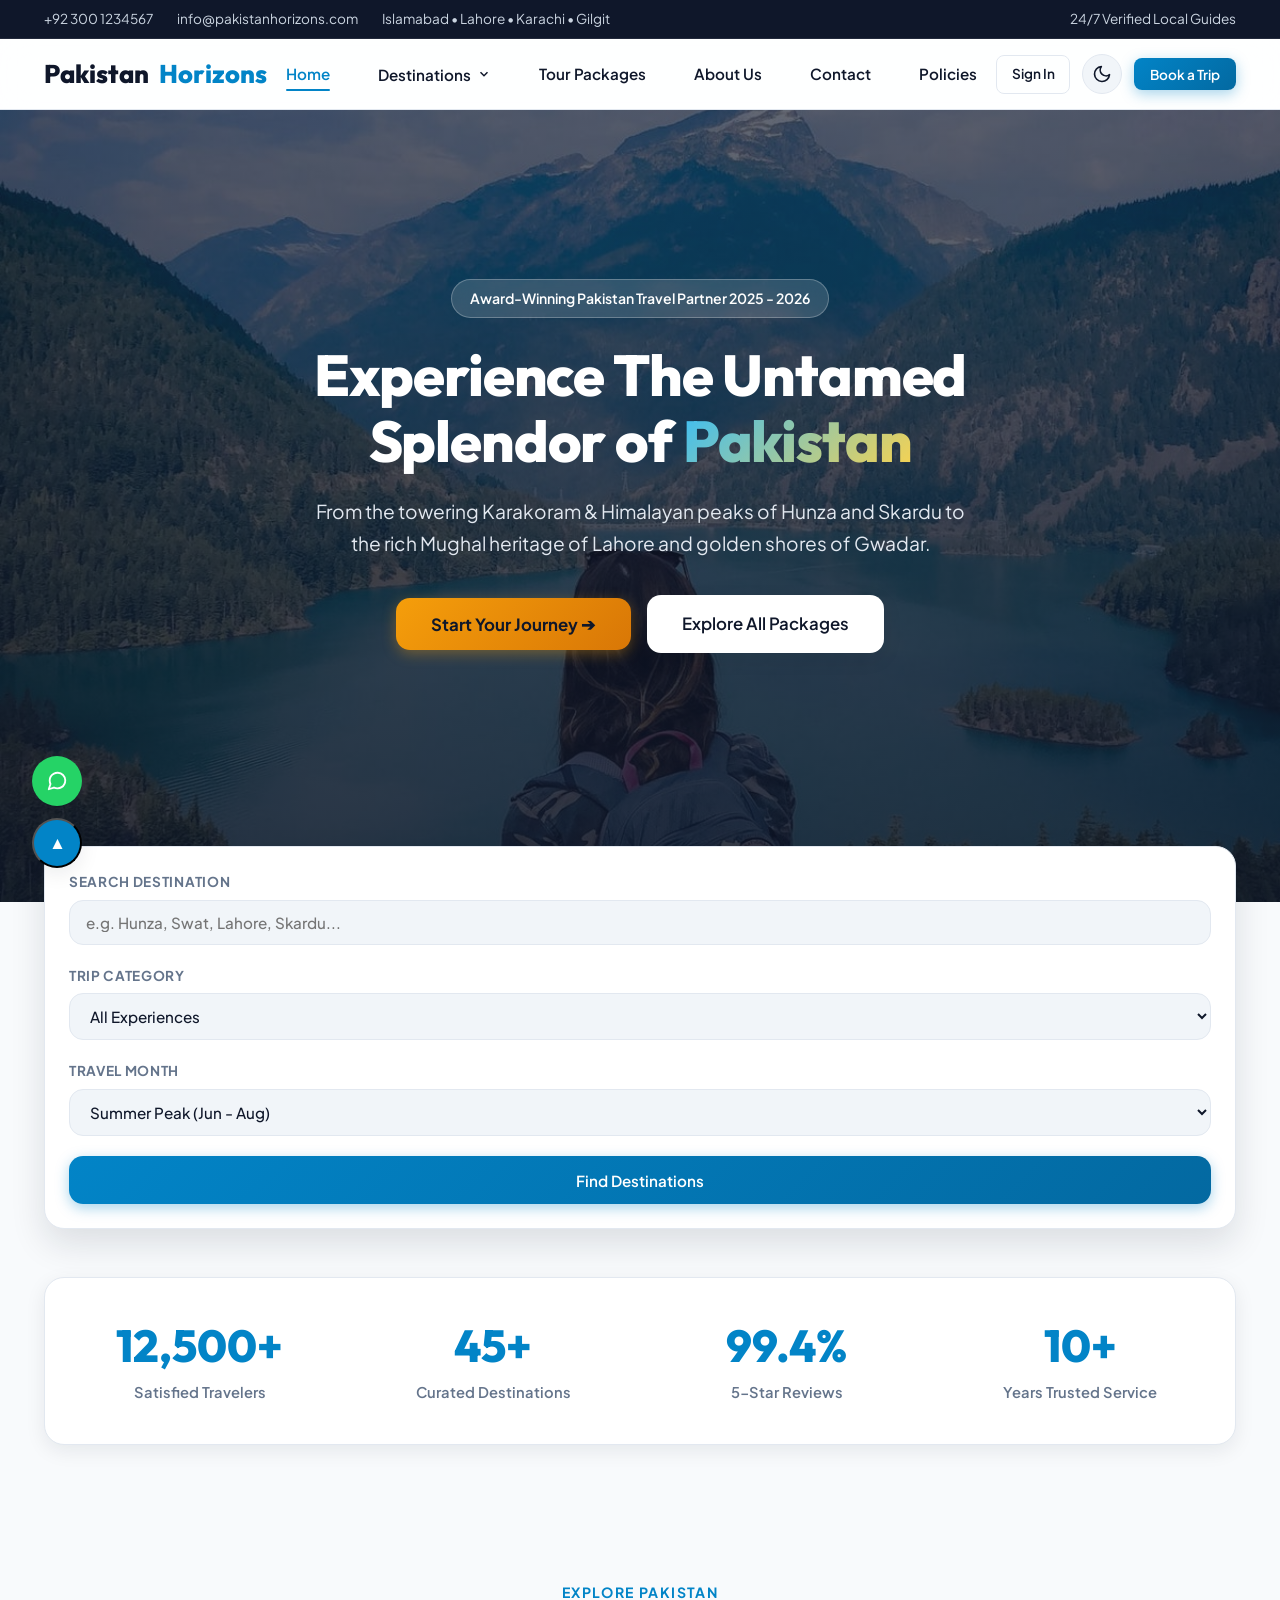
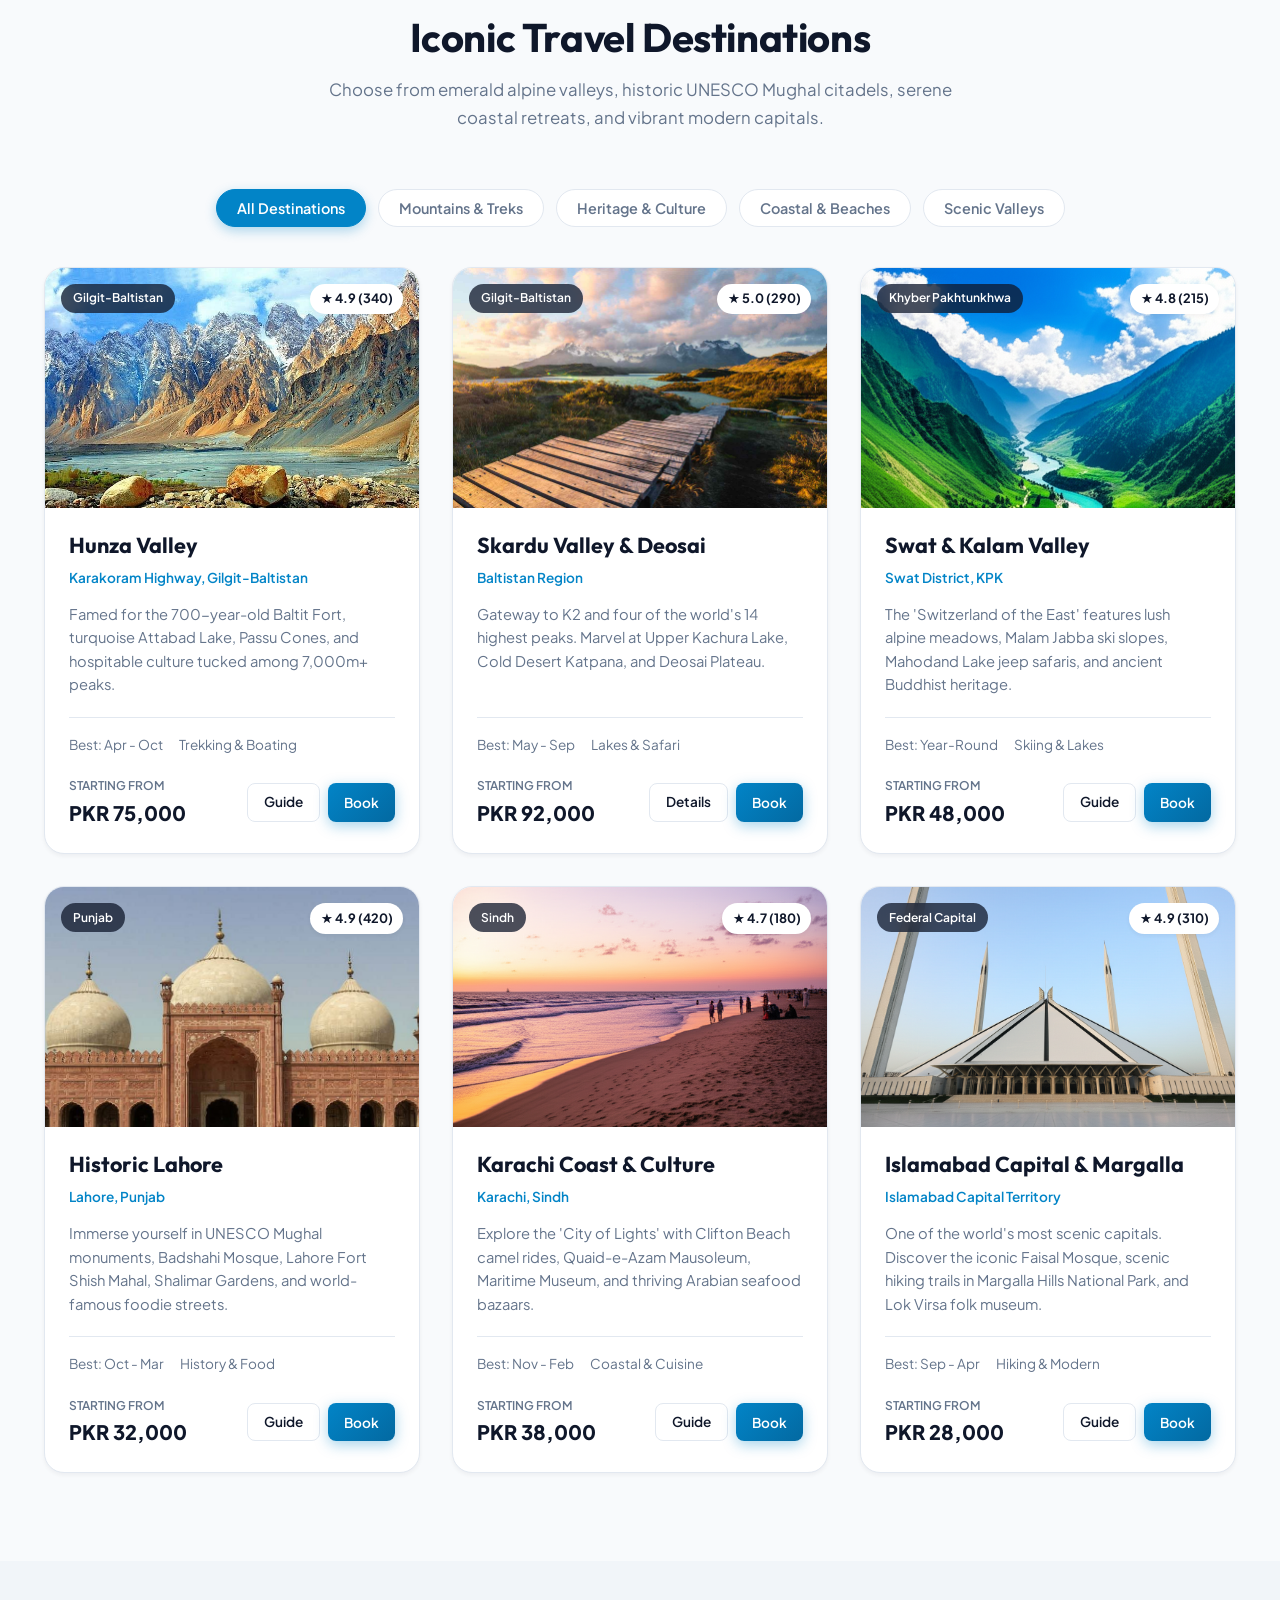
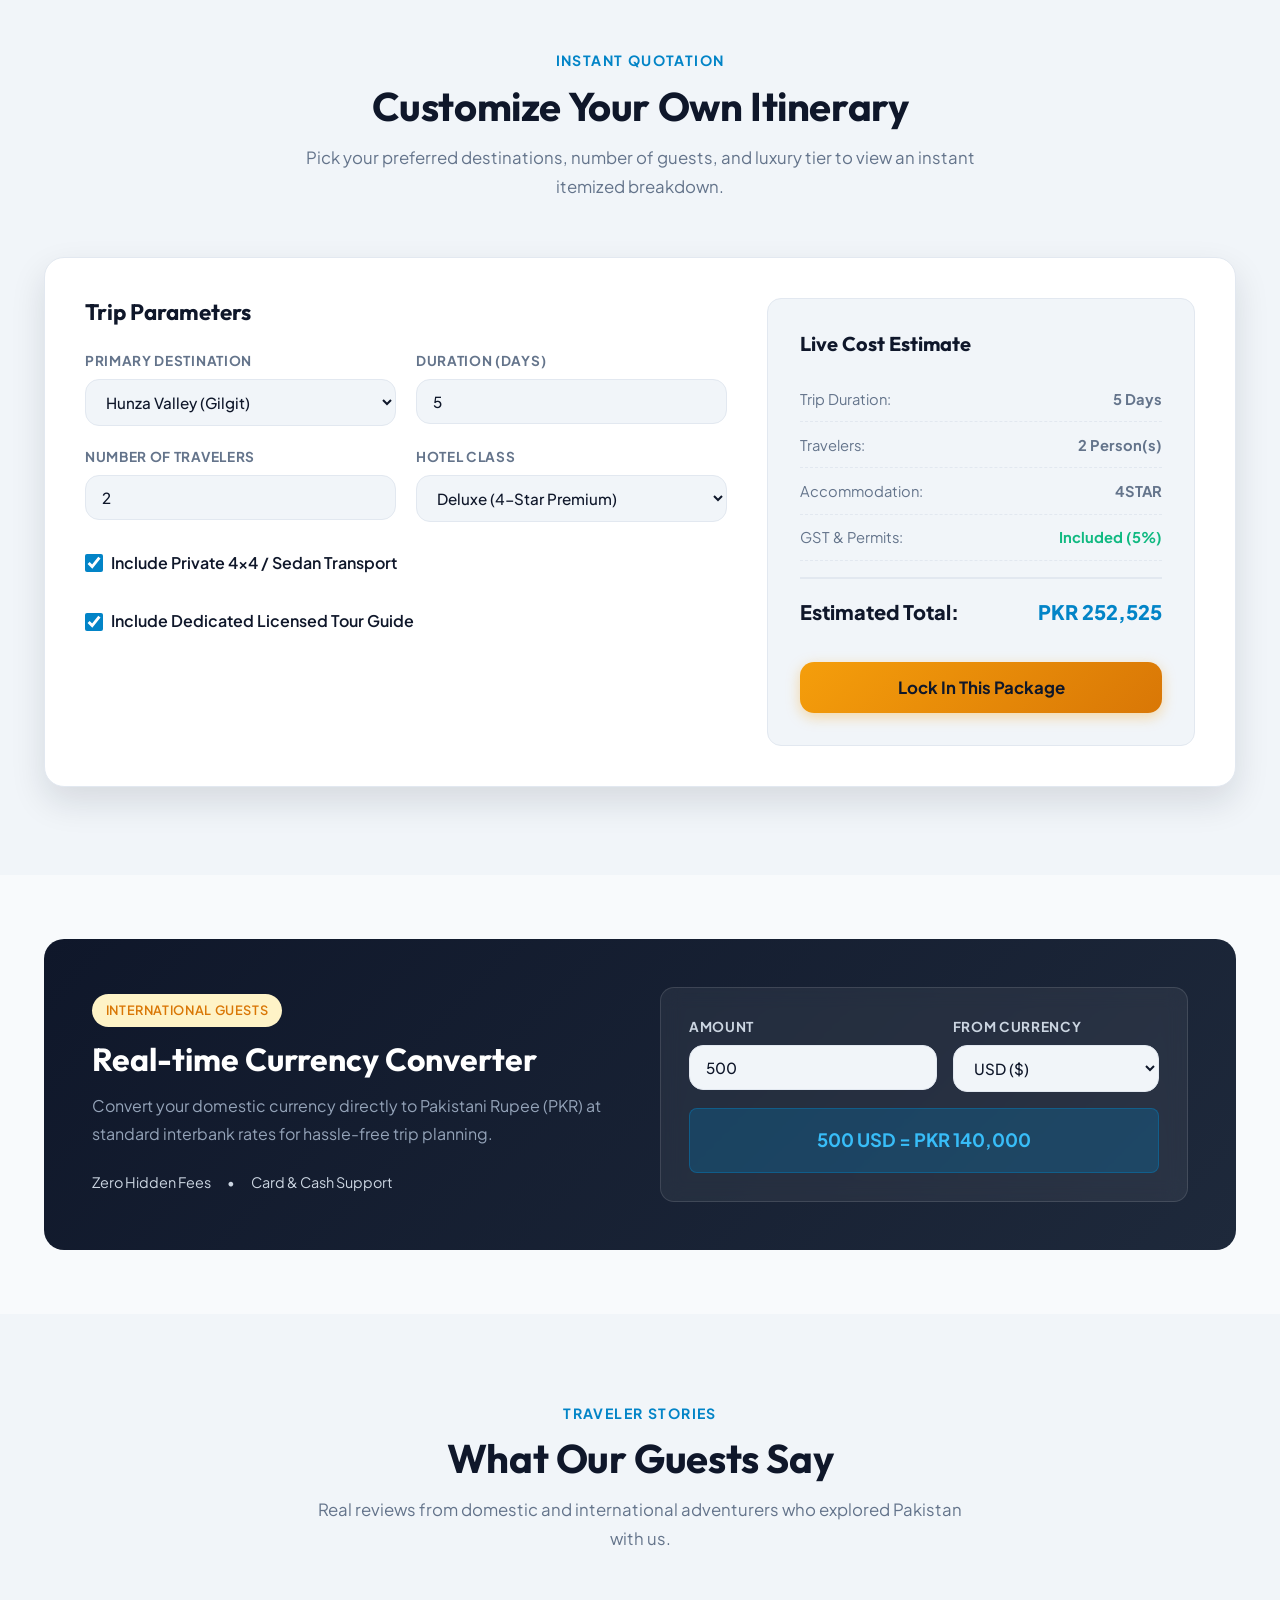
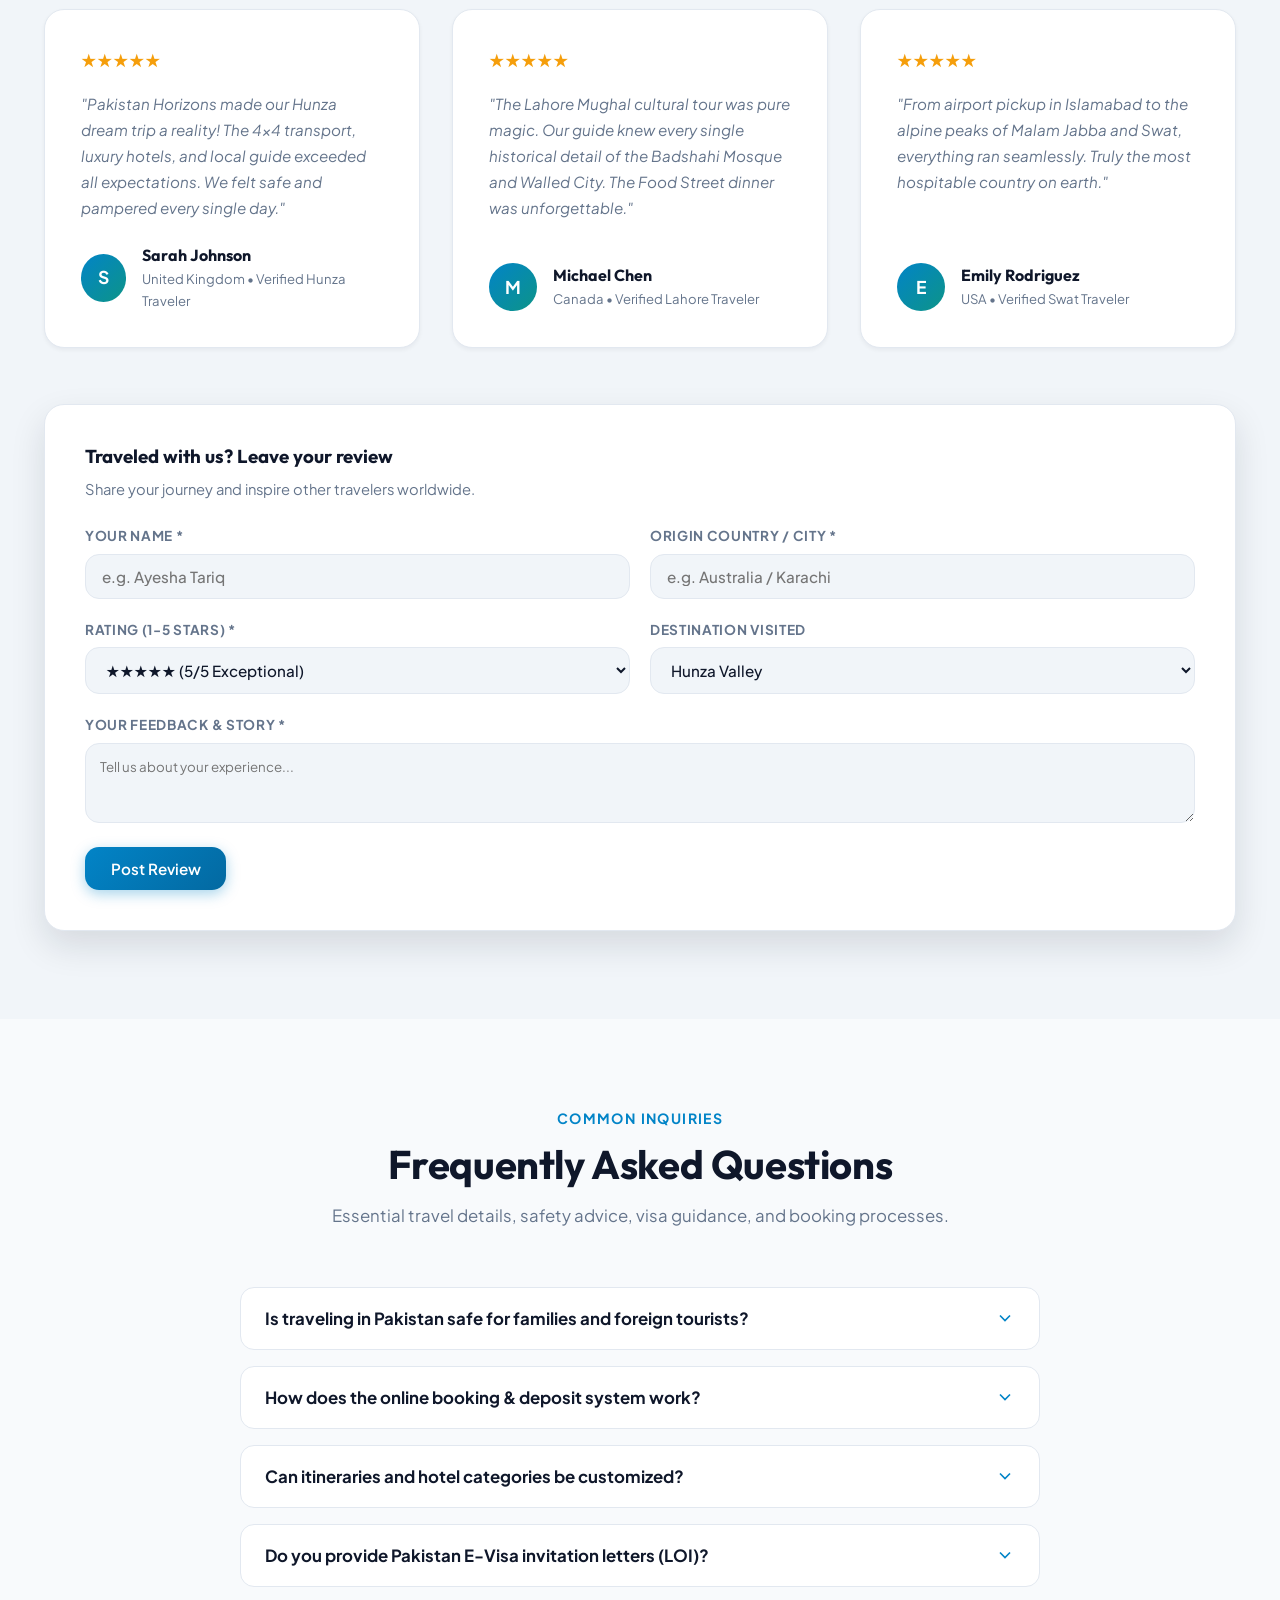
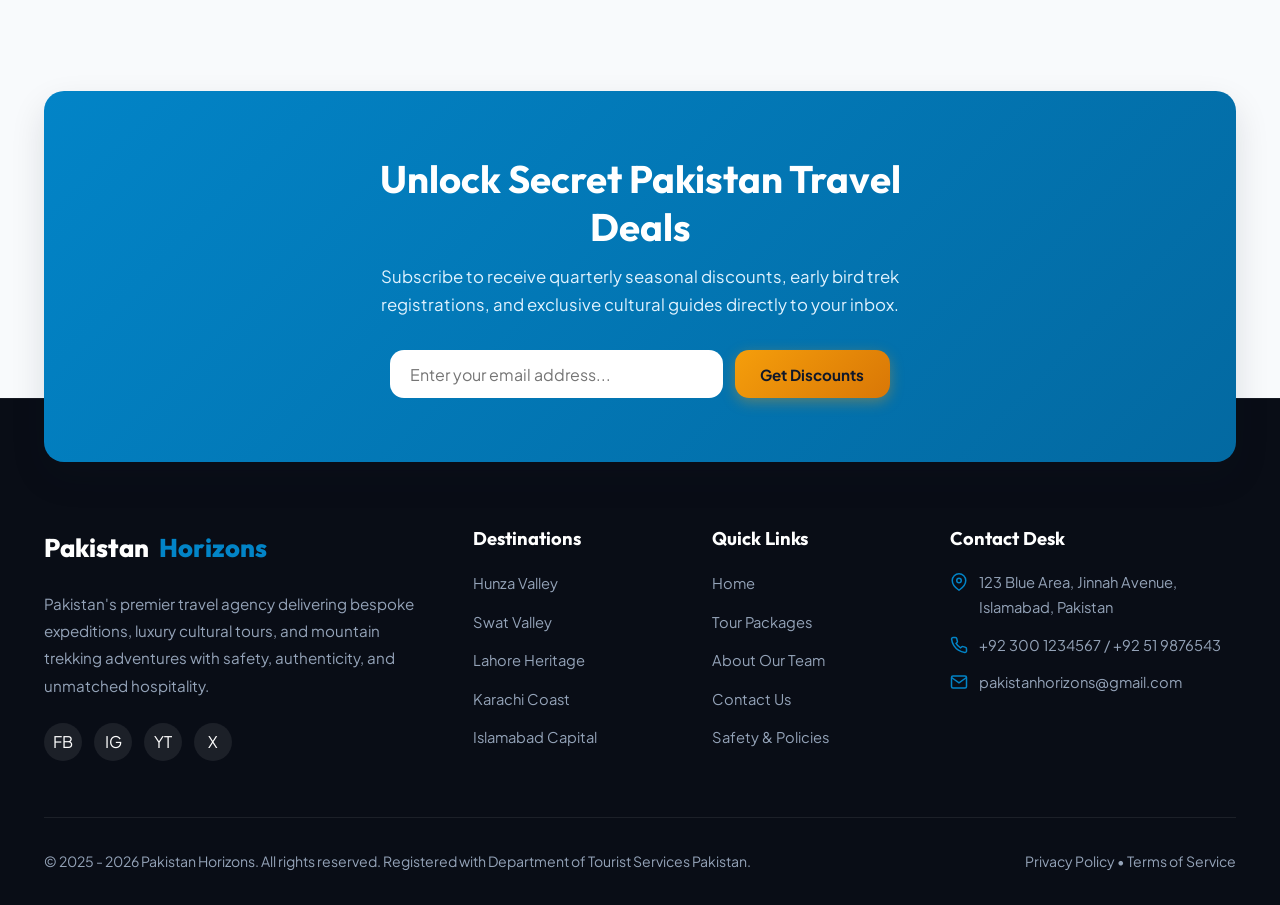
==== commit 887eec5b: "feat: integrate Firebase authentication, customer portal (Sign In/Sign Up), and realtime cloud sync" ====
--- a/html/index.html
+++ b/html/index.html
@@ -788,6 +788,7 @@
     </button>
   </div>
 
+  <script src="../js/firebase-config.js"></script>
   <script src="../js/script.js"></script>
 </body>
 </html>
--- a/css/styles.css
+++ b/css/styles.css
@@ -1522,10 +1522,28 @@
   }
   .tools-banner {
     grid-template-columns: 1fr;
+    gap: 2rem;
+  }
+  .destinations-grid {
+    grid-template-columns: repeat(auto-fill, minmax(280px, 1fr));
+    gap: 1.5rem;
   }
 }
 
 @media (max-width: 768px) {
+  html, body {
+    overflow-x: hidden;
+    width: 100%;
+  }
+
+  .container {
+    padding: 0 1.25rem;
+  }
+
+  .top-bar {
+    display: none;
+  }
+
   .nav-menu {
     position: fixed;
     top: 70px;
@@ -1535,15 +1553,23 @@
     background: var(--bg-card);
     flex-direction: column;
     align-items: flex-start;
-    padding: 2rem;
+    padding: 2rem 1.5rem;
     gap: 1.25rem;
     overflow-y: auto;
     transition: var(--transition);
     border-top: 1px solid var(--border-color);
+    box-shadow: var(--shadow-lg);
+    z-index: 999;
   }
   
   .nav-menu.active {
     left: 0;
+  }
+
+  .nav-link {
+    font-size: 1.1rem;
+    width: 100%;
+    padding: 0.5rem 0;
   }
 
   .dropdown-menu {
@@ -1555,47 +1581,454 @@
     border: none;
     background: var(--bg-surface);
     margin-top: 0.5rem;
+    width: 100%;
+    padding: 0.75rem 1rem;
+    border-radius: var(--radius-md);
   }
   
   .nav-toggle {
     display: flex;
   }
 
+  .nav-actions .btn {
+    display: none;
+  }
+
   .hero {
-    min-height: 75vh;
-    padding: 4rem 0 6rem;
+    min-height: auto;
+    padding: 4.5rem 0 5.5rem;
   }
 
   .hero-title {
-    font-size: 2.2rem;
+    font-size: 2.1rem;
+    line-height: 1.25;
   }
 
   .hero-subtitle {
     font-size: 1rem;
+    margin-bottom: 1.75rem;
+  }
+
+  .hero-actions {
+    flex-direction: column;
+    width: 100%;
+    gap: 0.75rem;
+  }
+
+  .hero-actions .btn {
+    width: 100%;
+    justify-content: center;
   }
 
   .search-card {
     margin-top: -2.5rem;
     padding: 1.25rem;
+    border-radius: var(--radius-md);
   }
 
   .search-form-grid {
     grid-template-columns: 1fr;
+    gap: 1rem;
+  }
+
+  .search-form-grid button {
+    width: 100%;
+  }
+
+  .stats-bar {
+    grid-template-columns: repeat(2, 1fr);
+    gap: 1.25rem;
+    padding: 1.5rem 1rem;
+    margin: 2rem auto;
+  }
+
+  .stat-item h3 {
+    font-size: 1.75rem;
+  }
+
+  .stat-item p {
+    font-size: 0.82rem;
+  }
+
+  .section {
+    padding: 3.5rem 0;
+  }
+
+  .section-header {
+    margin-bottom: 2.25rem;
+  }
+
+  .section-title {
+    font-size: 1.9rem;
+  }
+
+  .section-description {
+    font-size: 0.95rem;
+  }
+
+  .filter-tabs {
+    gap: 0.5rem;
+    margin-bottom: 2rem;
+  }
+
+  .filter-btn {
+    padding: 0.45rem 0.95rem;
+    font-size: 0.82rem;
+  }
+
+  .destinations-grid {
+    grid-template-columns: 1fr;
+    gap: 1.5rem;
+  }
+
+  .card-image-wrap {
+    height: 200px;
+  }
+
+  .planner-box {
+    padding: 1.5rem 1.25rem;
+  }
+
+  .planner-fields {
+    grid-template-columns: 1fr;
+    gap: 1rem;
+  }
+
+  .planner-full {
+    flex-direction: column;
+    gap: 0.75rem !important;
+  }
+
+  .converter-inputs {
+    grid-template-columns: 1fr;
+    gap: 0.75rem;
+  }
+
+  .testimonials-grid {
+    grid-template-columns: 1fr;
+    gap: 1.5rem;
+  }
+
+  .testimonial-card {
+    padding: 1.5rem;
   }
 
   .footer-grid {
     grid-template-columns: 1fr;
-  }
-
-  .planner-fields {
-    grid-template-columns: 1fr;
+    gap: 2rem;
+  }
+
+  .newsletter-section {
+    padding: 2.5rem 1.5rem;
   }
 
   .newsletter-form {
     flex-direction: column;
-  }
-
-  .top-bar {
-    display: none;
-  }
-}
+    gap: 0.75rem;
+  }
+
+  .newsletter-form input,
+  .newsletter-form button {
+    width: 100%;
+  }
+
+  /* Inline 2-column grids across all subpages */
+  [style*="grid-template-columns: 1fr 1.2fr"],
+  [style*="grid-template-columns: 1.1fr 0.9fr"],
+  [style*="grid-template-columns: 1fr 1fr"],
+  [style*="grid-template-columns: 1.2fr 1fr"] {
+    grid-template-columns: 1fr !important;
+    gap: 1.5rem !important;
+  }
+
+  /* Modal Mobile Responsiveness */
+  .modal-overlay {
+    padding: 1rem;
+    align-items: flex-start;
+    padding-top: 3rem;
+  }
+
+  .modal-box {
+    padding: 1.5rem 1.15rem;
+    max-height: 85vh;
+    border-radius: var(--radius-md);
+  }
+
+  .modal-header h3 {
+    font-size: 1.4rem;
+  }
+
+  #tourBookingForm .search-form-grid {
+    grid-template-columns: 1fr !important;
+  }
+
+  .booking-voucher {
+    padding: 1.15rem;
+  }
+
+  .booking-voucher [style*="grid-template-columns: 1fr 1fr"] {
+    grid-template-columns: 1fr !important;
+    gap: 0.5rem !important;
+  }
+
+  /* Toast notification */
+  .toast-container {
+    left: 1rem;
+    right: 1rem;
+    bottom: 1rem;
+    align-items: center;
+  }
+
+  .toast {
+    width: 100%;
+    max-width: 100%;
+  }
+
+  /* Floating Buttons */
+  .floating-actions {
+    right: 1rem;
+    bottom: 1rem;
+    gap: 0.6rem;
+  }
+
+  .float-btn {
+    width: 44px;
+    height: 44px;
+  }
+}
+
+@media (max-width: 480px) {
+  .hero-title {
+    font-size: 1.8rem;
+  }
+
+  .hero-badge {
+    font-size: 0.75rem;
+    padding: 0.35rem 0.85rem;
+  }
+
+  .stats-bar {
+    grid-template-columns: 1fr;
+    gap: 1rem;
+    text-align: center;
+  }
+
+  .section-title {
+    font-size: 1.65rem;
+  }
+
+  .card-footer {
+    flex-direction: column;
+    align-items: flex-start;
+    gap: 0.85rem;
+  }
+
+  .card-footer > div:last-child {
+    width: 100%;
+  }
+
+  .card-footer > div:last-child .btn {
+    flex: 1;
+    text-align: center;
+  }
+}
+
+/* ==========================================================================
+   AUTHENTICATION & CUSTOMER PORTAL STYLES
+   ========================================================================== */
+.auth-body {
+  min-height: 100vh;
+  display: flex;
+  flex-direction: column;
+  background: var(--bg-body);
+}
+
+.auth-header {
+  padding: 1.25rem 0;
+  border-bottom: 1px solid var(--border-color);
+  background: var(--bg-card);
+}
+
+.auth-header-container {
+  display: flex;
+  justify-content: space-between;
+  align-items: center;
+}
+
+.auth-main {
+  flex: 1;
+  display: flex;
+  align-items: center;
+  justify-content: center;
+  padding: 3rem 1.25rem;
+  background: radial-gradient(circle at 50% 30%, rgba(2, 132, 199, 0.08) 0%, transparent 70%);
+}
+
+.auth-card {
+  background: var(--bg-card);
+  border: 1px solid var(--border-color);
+  border-radius: var(--radius-lg);
+  box-shadow: var(--shadow-lg);
+  width: 100%;
+  max-width: 460px;
+  padding: 2.5rem;
+  position: relative;
+}
+
+.auth-card-header {
+  text-align: center;
+  margin-bottom: 2rem;
+}
+
+.auth-badge {
+  display: inline-block;
+  background: var(--primary-light);
+  color: var(--primary);
+  font-size: 0.8rem;
+  font-weight: 700;
+  padding: 0.3rem 0.75rem;
+  border-radius: var(--radius-full);
+  margin-bottom: 0.75rem;
+  text-transform: uppercase;
+  letter-spacing: 0.05em;
+}
+
+.auth-card-header h2 {
+  font-size: 1.85rem;
+  margin-bottom: 0.35rem;
+}
+
+.auth-tabs {
+  display: flex;
+  background: var(--bg-surface);
+  border-radius: var(--radius-md);
+  padding: 0.35rem;
+  margin-bottom: 1.5rem;
+  border: 1px solid var(--border-color);
+}
+
+.auth-tab {
+  flex: 1;
+  padding: 0.65rem 0;
+  text-align: center;
+  background: transparent;
+  border: none;
+  color: var(--text-muted);
+  font-weight: 600;
+  font-size: 0.92rem;
+  border-radius: var(--radius-sm);
+  cursor: pointer;
+  transition: var(--transition);
+}
+
+.auth-tab.active {
+  background: var(--bg-card);
+  color: var(--primary);
+  box-shadow: var(--shadow-sm);
+}
+
+.btn-google {
+  width: 100%;
+  display: flex;
+  align-items: center;
+  justify-content: center;
+  gap: 0.75rem;
+  background: var(--bg-surface);
+  border: 1.5px solid var(--border-color);
+  color: var(--text-main);
+  padding: 0.8rem 1rem;
+  border-radius: var(--radius-md);
+  font-weight: 600;
+  font-size: 0.95rem;
+  cursor: pointer;
+  transition: var(--transition);
+}
+
+.btn-google:hover {
+  background: var(--bg-card);
+  border-color: var(--primary);
+  box-shadow: var(--shadow-sm);
+}
+
+.auth-divider {
+  display: flex;
+  align-items: center;
+  margin: 1.5rem 0;
+  color: var(--text-muted);
+  font-size: 0.82rem;
+  text-transform: uppercase;
+  letter-spacing: 0.05em;
+}
+
+.auth-divider::before, .auth-divider::after {
+  content: '';
+  flex: 1;
+  height: 1px;
+  background: var(--border-color);
+}
+
+.auth-divider span {
+  padding: 0 0.75rem;
+}
+
+.auth-form {
+  display: none;
+}
+
+.auth-form.active {
+  display: block;
+}
+
+.auth-profile-card {
+  text-align: center;
+  padding: 1rem 0;
+}
+
+.profile-avatar {
+  width: 72px;
+  height: 72px;
+  border-radius: 50%;
+  background: var(--primary);
+  color: #ffffff;
+  display: flex;
+  align-items: center;
+  justify-content: center;
+  font-size: 2rem;
+  font-weight: 700;
+  margin: 0 auto 1rem;
+  box-shadow: 0 4px 14px rgba(2, 132, 199, 0.4);
+}
+
+/* User Navbar Chip */
+.nav-user-chip {
+  display: flex;
+  align-items: center;
+  gap: 0.6rem;
+  background: var(--bg-surface);
+  border: 1px solid var(--border-color);
+  padding: 0.35rem 0.85rem 0.35rem 0.45rem;
+  border-radius: var(--radius-full);
+  text-decoration: none;
+  color: var(--text-main);
+  font-weight: 600;
+  font-size: 0.88rem;
+  transition: var(--transition);
+}
+
+.nav-user-chip:hover {
+  border-color: var(--primary);
+  background: var(--bg-card);
+}
+
+.nav-user-avatar {
+  width: 28px;
+  height: 28px;
+  border-radius: 50%;
+  background: var(--primary);
+  color: #ffffff;
+  display: flex;
+  align-items: center;
+  justify-content: center;
+  font-size: 0.82rem;
+  font-weight: 700;
+}
